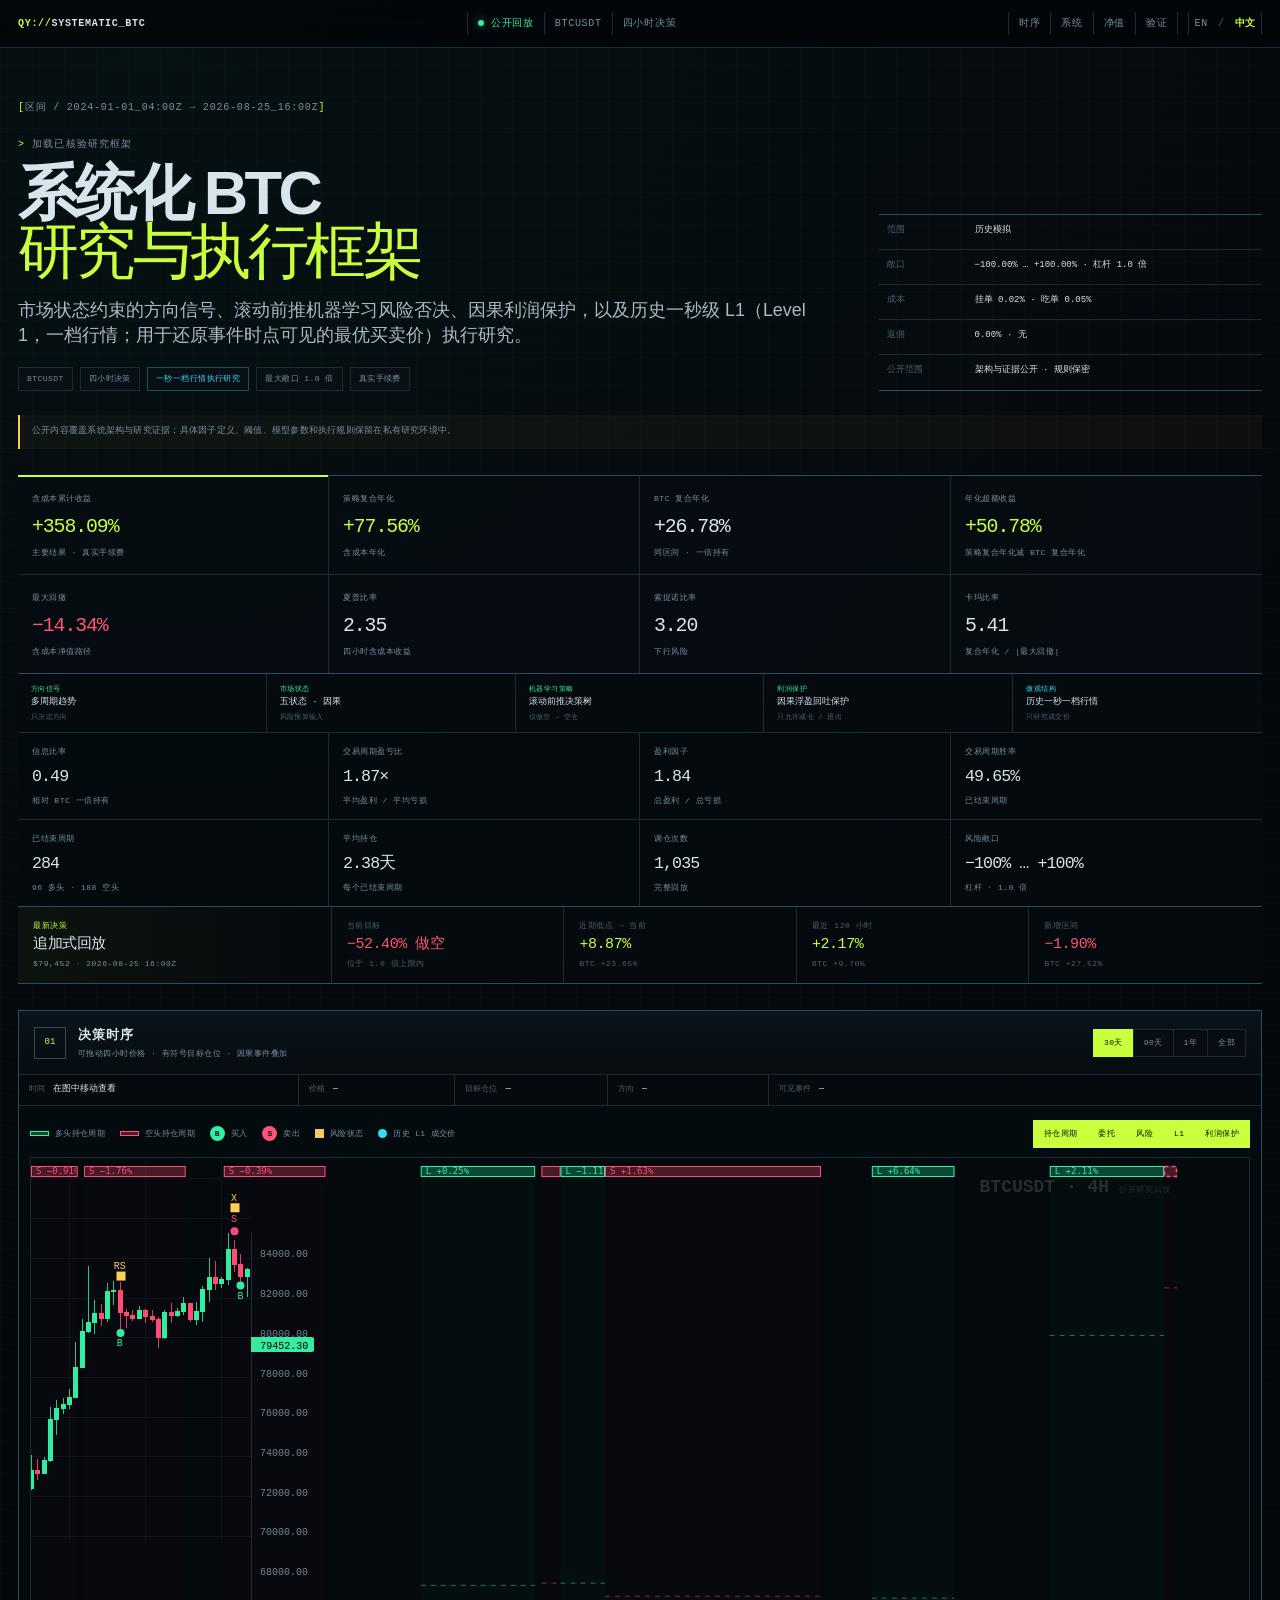
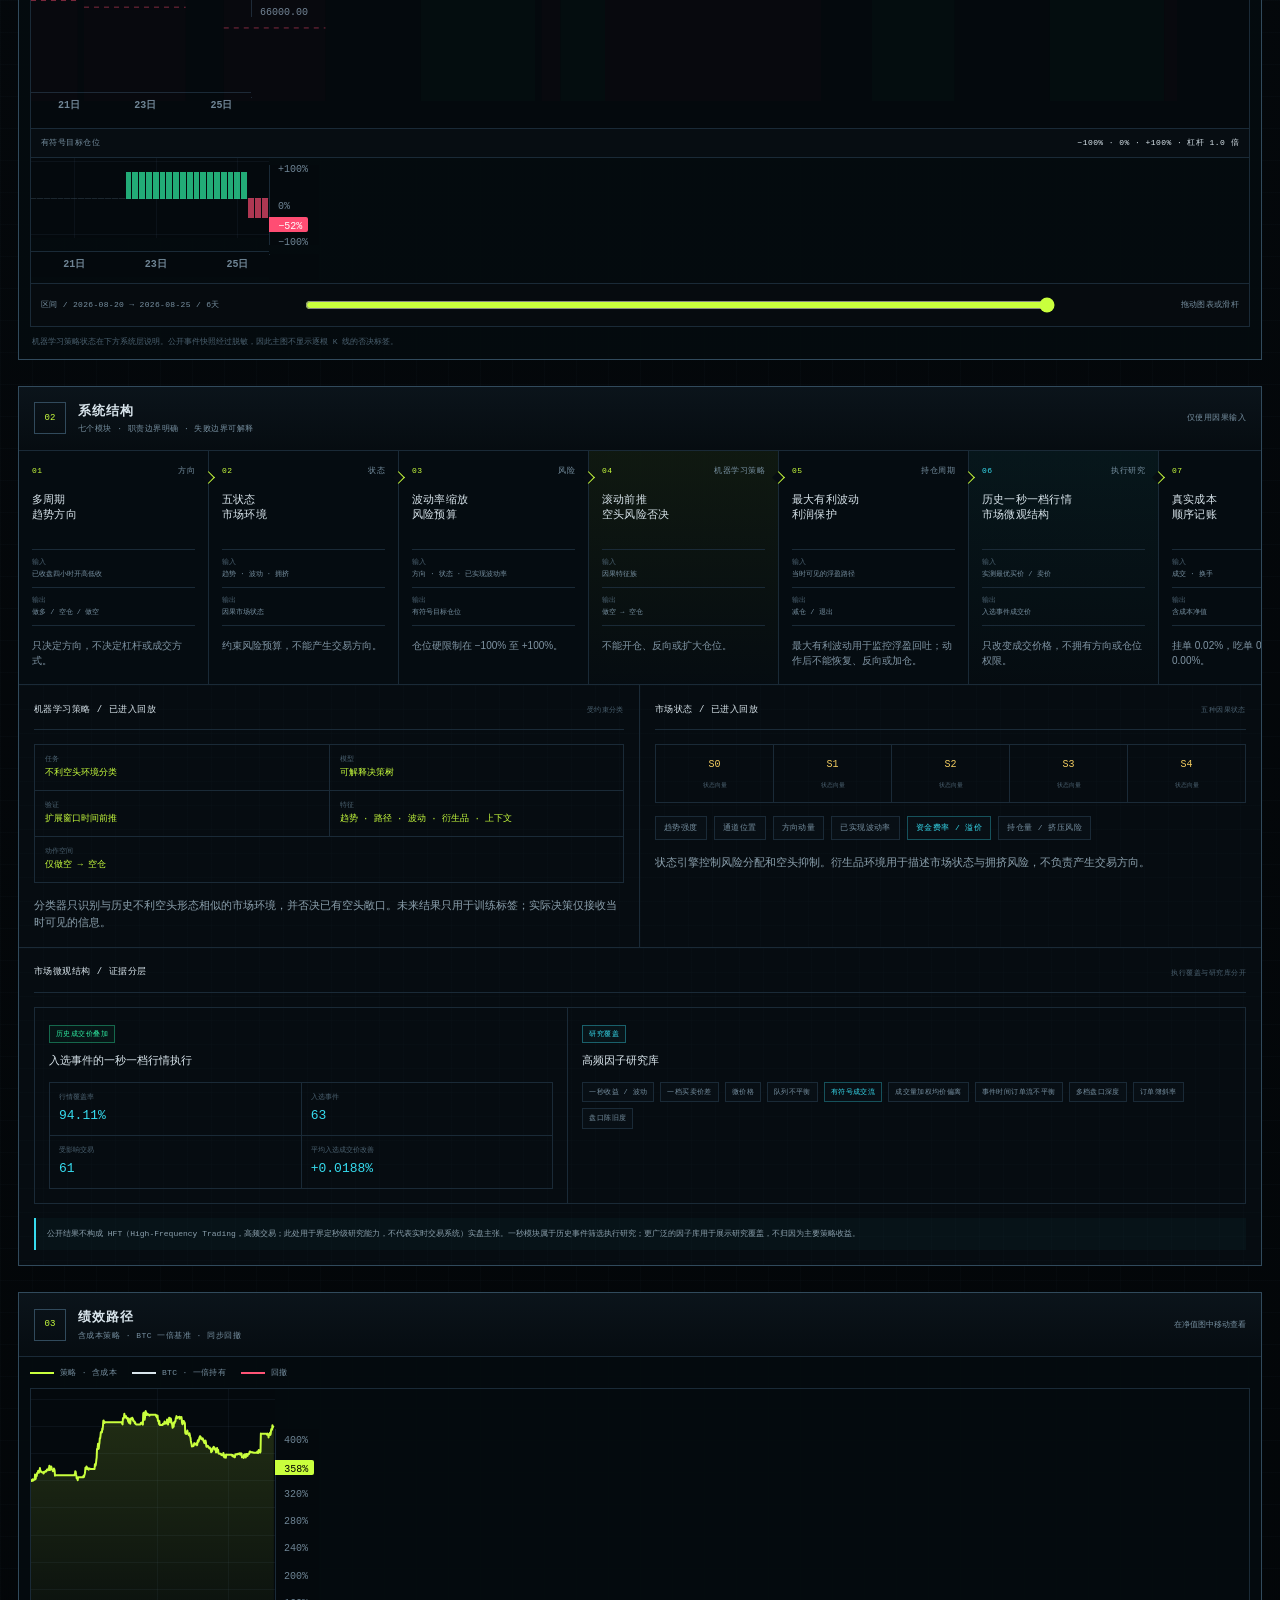
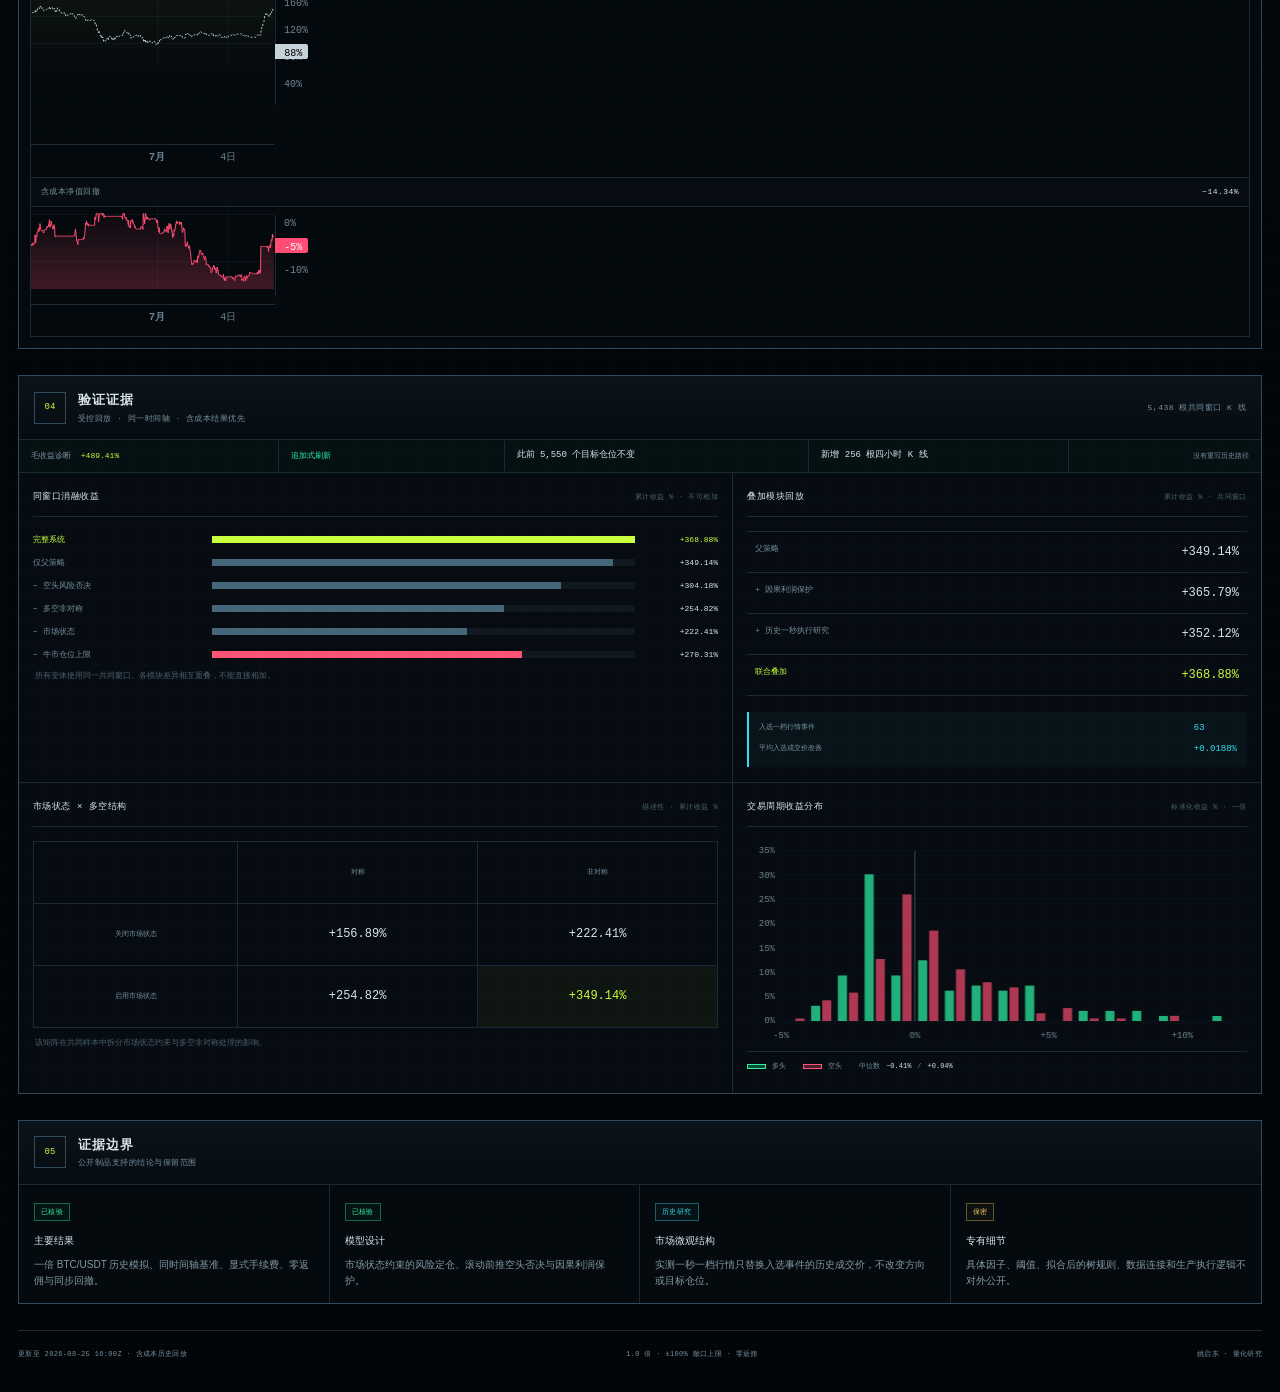
==== index.zh-CN.html @ ed07bc2b "Add bilingual dashboard switch" ====
<!doctype html>
<html lang="zh-CN">
<head>
  <meta charset="utf-8">
  <meta name="viewport" content="width=device-width, initial-scale=1">
  <meta name="description" content="系统化 BTC 研究与执行框架：市场状态约束的方向信号、滚动前推机器学习风险控制、因果利润保护与历史一秒级一档行情执行研究。">
  <meta name="theme-color" content="#05090d">
  <meta property="og:type" content="website">
  <meta property="og:title" content="系统化 BTC 研究与执行框架">
  <meta property="og:description" content="可拖动的一倍 BTC 策略回放，展示风险指标、模型结构、时序决策与受控验证证据。">
  <meta property="og:image" content="https://chandleryao720.github.io/btc-asymmetric-trend-research/assets/preview.png?v=20260826h">
  <meta name="twitter:card" content="summary_large_image">
  <title>系统化 BTC 研究与执行框架</title>
  <link rel="canonical" href="https://chandleryao720.github.io/btc-asymmetric-trend-research/index.zh-CN.html">
  <link rel="alternate" hreflang="x-default" href="https://chandleryao720.github.io/btc-asymmetric-trend-research/">
  <link rel="alternate" hreflang="en" href="https://chandleryao720.github.io/btc-asymmetric-trend-research/">
  <link rel="alternate" hreflang="zh-CN" href="https://chandleryao720.github.io/btc-asymmetric-trend-research/index.zh-CN.html">
  <link rel="stylesheet" href="assets/styles.css?v=20260826h">
</head>
<body>
  <header class="command-bar">
    <a class="command-brand" href="#top" aria-label="返回顶部"><span>QY://</span>SYSTEMATIC_BTC</a>
    <div class="command-state" aria-label="研究回放状态">
      <span class="state-live"><i></i>公开回放</span>
      <span>BTCUSDT</span>
      <span>四小时决策</span>
      <span>一秒执行研究</span>
      <span>1.0倍上限</span>
    </div>
    <div class="command-actions">
      <nav aria-label="页面导航">
        <a href="#tape">时序</a>
        <a href="#system">系统</a>
        <a href="#performance">净值</a>
        <a href="#validation">验证</a>
      </nav>
      <div class="language-switch" aria-label="选择语言">
        <a href="index.html" lang="en" hreflang="en">EN</a><span>/</span><strong aria-current="page">中文</strong>
      </div>
    </div>
  </header>

  <main id="top">
    <section class="masthead shell">
      <div class="masthead-code" data-run-range>区间 / 2024-01-01_04:00Z → 2026-08-25_16:00Z</div>
      <div class="masthead-grid">
        <div class="hero-copy">
          <p class="prompt-line"><span>&gt;</span> 加载已核验研究框架</p>
          <h1>系统化 BTC<br><em>研究与执行框架</em></h1>
          <p class="hero-summary">市场状态约束的方向信号、滚动前推机器学习风险否决、因果利润保护，以及历史一秒级 L1（Level 1，一档行情；用于还原事件时点可见的最优买卖价）执行研究。</p>
          <div class="hero-tags" aria-label="研究范围">
            <span>BTCUSDT</span>
            <span>四小时决策</span>
            <span>一秒一档行情执行研究</span>
            <span>最大敞口 1.0 倍</span>
            <span>真实手续费</span>
          </div>
        </div>
        <aside class="build-note" aria-label="公开回放口径">
          <span>范围</span><strong>历史模拟</strong>
          <span>敞口</span><strong>−100.00% … +100.00% · 杠杆 1.0 倍</strong>
          <span>成本</span><strong>挂单 0.02% · 吃单 0.05%</strong>
          <span>返佣</span><strong>0.00% · 无</strong>
          <span>公开范围</span><strong>架构与证据公开 · 规则保密</strong>
        </aside>
      </div>
      <p class="evidence-boundary">公开内容覆盖系统架构与研究证据；具体因子定义、阈值、模型参数和执行规则保留在私有研究环境中。</p>
    </section>

    <section class="metric-strip metric-strip-primary shell" aria-label="主要绩效概览">
      <article class="metric-primary"><span>含成本累计收益</span><strong class="positive" data-metric="netReturn">+358.09%</strong><small>主要结果 · 真实手续费</small></article>
      <article><span>策略复合年化</span><strong class="positive" data-metric="annualizedReturn">+77.56%</strong><small>含成本年化</small></article>
      <article><span>BTC 复合年化</span><strong data-metric="benchmarkAnnualizedReturn">+26.78%</strong><small>同区间 · 一倍持有</small></article>
      <article><span>年化超额收益</span><strong class="positive" data-metric="annualizedExcessReturn">+50.78%</strong><small>策略复合年化减 BTC 复合年化</small></article>
      <article><span>最大回撤</span><strong class="negative" data-metric="maxDrawdown">−14.34%</strong><small>含成本净值路径</small></article>
      <article><span>夏普比率</span><strong data-metric="sharpe">2.35</strong><small>四小时含成本收益</small></article>
      <article><span>索提诺比率</span><strong data-metric="sortino">3.20</strong><small>下行风险</small></article>
      <article><span>卡玛比率</span><strong data-metric="calmar">5.41</strong><small>复合年化 / |最大回撤|</small></article>
    </section>

    <section class="system-status shell" aria-label="模型层状态">
      <article><span>方向信号</span><strong>多周期趋势</strong><small>只决定方向</small></article>
      <article><span>市场状态</span><strong>五状态 · 因果</strong><small>风险预算输入</small></article>
      <article><span>机器学习策略</span><strong>滚动前推决策树</strong><small>仅做空 → 空仓</small></article>
      <article><span>利润保护</span><strong>因果浮盈回吐保护</strong><small>只允许减仓 / 退出</small></article>
      <article><span>微观结构</span><strong>历史一秒一档行情</strong><small>只研究成交价</small></article>
    </section>

    <section class="metric-strip metric-strip-secondary shell" aria-label="交易统计">
      <article><span>信息比率</span><strong data-metric="informationRatio">0.49</strong><small>相对 BTC 一倍持有</small></article>
      <article><span>交易周期盈亏比</span><strong data-metric="episodePayoff">1.87×</strong><small>平均盈利 / 平均亏损</small></article>
      <article><span>盈利因子</span><strong data-metric="profitFactor">1.84</strong><small>总盈利 / 总亏损</small></article>
      <article><span>交易周期胜率</span><strong data-metric="winRate">49.65%</strong><small>已结束周期</small></article>
      <article><span>已结束周期</span><strong data-metric="episodeCount">284</strong><small>96 多头 · 188 空头</small></article>
      <article><span>平均持仓</span><strong data-metric="avgHolding">2.38天</strong><small>每个已结束周期</small></article>
      <article><span>调仓次数</span><strong data-metric="adjustments">1,035</strong><small>完整回放</small></article>
      <article><span>风险敞口</span><strong>−100% … +100%</strong><small>杠杆 · 1.0 倍</small></article>
    </section>

    <section class="replay-strip shell" aria-label="最新追加式回放">
      <header>
        <span>最新决策</span>
        <strong>追加式回放</strong>
        <small><b data-replay="latestPrice">$79,452</b> · <b data-replay="latestTime">2026-08-25 16:00Z</b></small>
      </header>
      <article><span>当前目标</span><strong class="negative" data-replay="latestTarget">−52.40% 做空</strong><small>位于 1.0 倍上限内</small></article>
      <article><span>近期低点 → 当前</span><strong class="positive" data-replay="troughCapture">+8.87%</strong><small data-replay="troughBenchmark">BTC +23.65%</small></article>
      <article><span>最近 120 小时</span><strong class="positive" data-replay="last120h">+2.17%</strong><small data-replay="last120hBenchmark">BTC +9.70%</small></article>
      <article><span>新增区间</span><strong class="negative" data-replay="postCutoff">−1.90%</strong><small data-replay="postCutoffBenchmark">BTC +27.52%</small></article>
    </section>

    <section class="console shell" id="tape">
      <header class="console-head">
        <div class="console-title">
          <span class="console-index">01</span>
          <div><h2>决策时序</h2><p>可拖动四小时价格 · 有符号目标仓位 · 因果事件叠加</p></div>
        </div>
        <div class="window-controls" role="group" aria-label="可见历史区间">
          <button type="button" data-window="30" class="active" aria-pressed="true">30天</button>
          <button type="button" data-window="90" aria-pressed="false">90天</button>
          <button type="button" data-window="365" aria-pressed="false">1年</button>
          <button type="button" data-window="all" aria-pressed="false">全部</button>
        </div>
      </header>

      <div class="tape-readout" id="decisionReadout" aria-live="polite">
        <span><i>时间</i><b id="readoutTime">在图中移动查看</b></span>
        <span><i>价格</i><b id="readoutClose">—</b></span>
        <span><i>目标仓位</i><b id="readoutPosition">—</b></span>
        <span><i>方向</i><b id="readoutState">—</b></span>
        <span class="event-readout"><i>可见事件</i><b id="readoutEvents">—</b></span>
      </div>

      <div class="chart-console">
        <div class="event-toolbar">
          <div class="event-legend" aria-label="事件图例">
            <span><i class="swatch swatch-long"></i>多头持仓周期</span>
            <span><i class="swatch swatch-short"></i>空头持仓周期</span>
            <span><i class="event-dot trade-buy">B</i>买入</span>
            <span><i class="event-dot trade-sell">S</i>卖出</span>
            <span><i class="event-square"></i>风险状态</span>
            <span><i class="event-cyan"></i>历史 L1 成交价</span>
          </div>
          <div class="event-toggles" role="group" aria-label="可见事件层">
            <button type="button" data-layer="lifecycles" class="active" aria-pressed="true">持仓周期</button>
            <button type="button" data-layer="trades" class="active" aria-pressed="true">委托</button>
            <button type="button" data-layer="state" class="active" aria-pressed="true">风险</button>
            <button type="button" data-layer="hft" class="active" aria-pressed="true">L1</button>
            <button type="button" data-layer="mfe" class="active" aria-pressed="true">利润保护</button>
          </div>
        </div>

        <div class="price-stage">
          <div class="chart-watermark" aria-hidden="true"><span>BTCUSDT · 4H</span><small>公开研究回放</small></div>
          <div id="priceChart" class="price-chart" aria-label="带策略事件的交互式 BTC K 线图"></div>
          <canvas id="lifecycleOverlay" aria-hidden="true"></canvas>
        </div>

        <div class="position-head"><span>有符号目标仓位</span><strong>−100% · 0% · +100% · 杠杆 1.0 倍</strong></div>
        <div id="positionChart" class="position-chart" aria-label="负百分之一百至正百分之一百的目标仓位"></div>

        <div class="pan-control">
          <span id="windowLabel">区间 / 最近 30 天</span>
          <input id="tapePan" type="range" min="0" max="1000" step="1" value="1000" aria-label="沿历史时间轴移动可见窗口">
          <span>拖动图表或滑杆</span>
        </div>
        <p class="chart-footnote">机器学习策略状态在下方系统层说明。公开事件快照经过脱敏，因此主图不显示逐根 K 线的否决标签。</p>
      </div>
    </section>

    <section class="system-shell shell" id="system">
      <header class="section-head">
        <div class="console-title">
          <span class="console-index">02</span>
          <div><h2>系统结构</h2><p>七个模块 · 职责边界明确 · 失败边界可解释</p></div>
        </div>
        <span class="section-status">仅使用因果输入</span>
      </header>

      <div class="architecture-flow" aria-label="系统化研究与执行流程">
        <article>
          <header><i>01</i><span>方向</span></header>
          <h3>多周期<br>趋势方向</h3>
          <dl><div><dt>输入</dt><dd>已收盘四小时开高低收</dd></div><div><dt>输出</dt><dd>做多 / 空仓 / 做空</dd></div></dl>
          <p>只决定方向，不决定杠杆或成交方式。</p>
        </article>
        <article>
          <header><i>02</i><span>状态</span></header>
          <h3>五状态<br>市场环境</h3>
          <dl><div><dt>输入</dt><dd>趋势 · 波动 · 拥挤</dd></div><div><dt>输出</dt><dd>因果市场状态</dd></div></dl>
          <p>约束风险预算，不能产生交易方向。</p>
        </article>
        <article>
          <header><i>03</i><span>风险</span></header>
          <h3>波动率缩放<br>风险预算</h3>
          <dl><div><dt>输入</dt><dd>方向 · 状态 · 已实现波动率</dd></div><div><dt>输出</dt><dd>有符号目标仓位</dd></div></dl>
          <p>仓位硬限制在 −100% 至 +100%。</p>
        </article>
        <article class="architecture-highlight">
          <header><i>04</i><span>机器学习策略</span></header>
          <h3>滚动前推<br>空头风险否决</h3>
          <dl><div><dt>输入</dt><dd>因果特征族</dd></div><div><dt>输出</dt><dd>做空 → 空仓</dd></div></dl>
          <p>不能开仓、反向或扩大仓位。</p>
        </article>
        <article>
          <header><i>05</i><span>持仓周期</span></header>
          <h3>最大有利波动<br>利润保护</h3>
          <dl><div><dt>输入</dt><dd>当时可见的浮盈路径</dd></div><div><dt>输出</dt><dd>减仓 / 退出</dd></div></dl>
          <p>最大有利波动用于监控浮盈回吐；动作后不能恢复、反向或加仓。</p>
        </article>
        <article class="architecture-research">
          <header><i>06</i><span>执行研究</span></header>
          <h3>历史一秒一档行情<br>市场微观结构</h3>
          <dl><div><dt>输入</dt><dd>实测最优买价 / 卖价</dd></div><div><dt>输出</dt><dd>入选事件成交价</dd></div></dl>
          <p>只改变成交价格，不拥有方向或仓位权限。</p>
        </article>
        <article>
          <header><i>07</i><span>账本</span></header>
          <h3>真实成本<br>顺序记账</h3>
          <dl><div><dt>输入</dt><dd>成交 · 换手</dd></div><div><dt>输出</dt><dd>含成本净值</dd></div></dl>
          <p>挂单 0.02%，吃单 0.05%，返佣 0.00%。</p>
        </article>
      </div>

      <div class="research-grid">
        <article class="research-pane ml-pane">
          <header><span>机器学习策略 / 已进入回放</span><small>受约束分类</small></header>
          <div class="policy-terminal">
            <div><i>任务</i><b>不利空头环境分类</b></div>
            <div><i>模型</i><b>可解释决策树</b></div>
            <div><i>验证</i><b>扩展窗口时间前推</b></div>
            <div><i>特征</i><b>趋势 · 路径 · 波动 · 衍生品 · 上下文</b></div>
            <div><i>动作空间</i><b>仅做空 → 空仓</b></div>
          </div>
          <p>分类器只识别与历史不利空头形态相似的市场环境，并否决已有空头敞口。未来结果只用于训练标签；实际决策仅接收当时可见的信息。</p>
        </article>

        <article class="research-pane regime-pane">
          <header><span>市场状态 / 已进入回放</span><small>五种因果状态</small></header>
          <div class="state-array" aria-label="五状态市场环境引擎">
            <span><i>S0</i><b>状态向量</b></span>
            <span><i>S1</i><b>状态向量</b></span>
            <span><i>S2</i><b>状态向量</b></span>
            <span><i>S3</i><b>状态向量</b></span>
            <span><i>S4</i><b>状态向量</b></span>
          </div>
          <div class="feature-chips">
            <span>趋势强度</span><span>通道位置</span><span>方向动量</span><span>已实现波动率</span><span>资金费率 / 溢价</span><span>持仓量 / 挤压风险</span>
          </div>
          <p>状态引擎控制风险分配和空头抑制。衍生品环境用于描述市场状态与拥挤风险，不负责产生交易方向。</p>
        </article>

        <article class="research-pane micro-pane">
          <header><span>市场微观结构 / 证据分层</span><small>执行覆盖与研究库分开</small></header>
          <div class="micro-split">
            <section>
              <span class="status-chip active">历史成交价叠加</span>
              <h3>入选事件的一秒一档行情执行</h3>
              <dl>
                <div><dt>行情覆盖率</dt><dd data-execution="coverage">94.11%</dd></div>
                <div><dt>入选事件</dt><dd data-execution="overrides">63</dd></div>
                <div><dt>受影响交易</dt><dd data-execution="affectedTrades">61</dd></div>
                <div><dt>平均入选成交价改善</dt><dd data-module="hftImprove">+0.0188%</dd></div>
              </dl>
            </section>
            <section>
              <span class="status-chip research">研究覆盖</span>
              <h3>高频因子研究库</h3>
              <div class="feature-chips compact">
                <span>一秒收益 / 波动</span><span>一档买卖价差</span><span>微价格</span><span>队列不平衡</span><span>有符号成交流</span><span>成交量加权均价偏离</span><span>事件时间订单流不平衡</span><span>多档盘口深度</span><span>订单簿斜率</span><span>盘口陈旧度</span>
              </div>
            </section>
          </div>
          <p class="boundary-note">公开结果不构成 HFT（High-Frequency Trading，高频交易；此处用于界定秒级研究能力，不代表实时交易系统）实盘主张。一秒模块属于历史事件筛选执行研究；更广泛的因子库用于展示研究覆盖，不归因为主要策略收益。</p>
        </article>
      </div>
    </section>

    <section class="console shell" id="performance">
      <header class="console-head">
        <div class="console-title">
          <span class="console-index">03</span>
          <div><h2>绩效路径</h2><p>含成本策略 · BTC 一倍基准 · 同步回撤</p></div>
        </div>
        <output id="equityReadout">在净值图中移动查看</output>
      </header>
      <div class="chart-console path-console">
        <div class="path-legend">
          <span><i class="line-key strategy-key"></i>策略 · 含成本</span>
          <span><i class="line-key benchmark-key"></i>BTC · 一倍持有</span>
          <span><i class="line-key drawdown-key"></i>回撤</span>
        </div>
        <div id="equityChart" class="equity-chart" aria-label="策略与 BTC 累计收益对比"></div>
        <div class="position-head"><span>含成本净值回撤</span><strong data-metric="maxDrawdown">−14.34%</strong></div>
        <div id="drawdownChart" class="drawdown-chart" aria-label="策略回撤序列"></div>
      </div>
    </section>

    <section class="diagnostics shell" id="validation">
      <header class="diagnostics-head">
        <div class="console-title">
          <span class="console-index">04</span>
          <div><h2>验证证据</h2><p>受控回放 · 同一时间轴 · 含成本结果优先</p></div>
        </div>
        <span>5,438 根共同窗口 K 线</span>
      </header>

      <div class="validation-banner">
        <span>毛收益诊断 <b data-metric="grossReturn">+489.41%</b></span>
        <span>追加式刷新</span>
        <strong>此前 5,550 个目标仓位不变</strong>
        <strong>新增 256 根四小时 K 线</strong>
        <small>没有重写历史路径</small>
      </div>

      <div class="diagnostic-grid">
        <article class="diagnostic-pane ablation-pane">
          <header><span>同窗口消融收益</span><small>累计收益 % · 不可相加</small></header>
          <div id="ablationChart" class="ablation-chart" aria-label="消融实验累计收益对比"></div>
          <p class="pane-note">所有变体使用同一共同窗口。各模块差异相互重叠，不能直接相加。</p>
        </article>

        <article class="diagnostic-pane replay-pane">
          <header><span>叠加模块回放</span><small>累计收益 % · 共同窗口</small></header>
          <dl>
            <div><dt>父策略</dt><dd data-module="parentReturn">+349.14%</dd></div>
            <div><dt>+ 因果利润保护</dt><dd data-module="mfeOnly">+365.79%</dd></div>
            <div><dt>+ 历史一秒执行研究</dt><dd data-module="hftOnly">+352.12%</dd></div>
            <div class="best"><dt>联合叠加</dt><dd data-module="comboReturn">+368.88%</dd></div>
          </dl>
          <div class="execution-trace">
            <span>入选一档行情事件</span><strong data-execution="overrides">63</strong>
            <span>平均入选成交价改善</span><strong data-module="hftImprove">+0.0188%</strong>
          </div>
        </article>

        <article class="diagnostic-pane matrix-pane">
          <header><span>市场状态 × 多空结构</span><small>描述性 · 累计收益 %</small></header>
          <div class="matrix" aria-label="市场状态与多空非对称对比">
            <span></span><b>对称</b><b>非对称</b>
            <b>关闭市场状态</b><i data-ablation="state0Asym0">+156.90%</i><i data-ablation="state0Asym1">+222.41%</i>
            <b>启用市场状态</b><i data-ablation="state1Asym0">+254.82%</i><i class="matrix-best" data-ablation="state1Asym1">+349.14%</i>
          </div>
          <p class="pane-note">该矩阵在共同样本中拆分市场状态约束与多空非对称处理的影响。</p>
        </article>

        <article class="diagnostic-pane distribution-pane">
          <header><span>交易周期收益分布</span><small>标准化收益 % · 一倍</small></header>
          <canvas id="episodeDistribution" aria-label="标准化多头与空头交易周期收益分布"></canvas>
          <div class="distribution-foot"><span><i class="swatch swatch-long"></i>多头</span><span><i class="swatch swatch-short"></i>空头</span><span>中位数 <b data-metric="longMedian">−0.41%</b> / <b data-metric="shortMedian">+0.04%</b></span></div>
        </article>
      </div>
    </section>

    <section class="evidence-shell shell" id="evidence">
      <header class="section-head">
        <div class="console-title">
          <span class="console-index">05</span>
          <div><h2>证据边界</h2><p>公开制品支持的结论与保留范围</p></div>
        </div>
      </header>
      <div class="evidence-grid">
        <article><span class="status-chip active">已核验</span><h3>主要结果</h3><p>一倍 BTC/USDT 历史模拟、同时间轴基准、显式手续费、零返佣与同步回撤。</p></article>
        <article><span class="status-chip active">已核验</span><h3>模型设计</h3><p>市场状态约束的风险定仓、滚动前推空头否决与因果利润保护。</p></article>
        <article><span class="status-chip research">历史研究</span><h3>市场微观结构</h3><p>实测一秒一档行情只替换入选事件的历史成交价，不改变方向或目标仓位。</p></article>
        <article><span class="status-chip withheld">保密</span><h3>专有细节</h3><p>具体因子、阈值、拟合后的树规则、数据连接和生产执行逻辑不对外公开。</p></article>
      </div>
    </section>
  </main>

  <footer class="footer shell" id="scope">
    <span data-evidence-updated>更新至 2026-08-25 16:00Z · 含成本历史回放</span>
    <span>1.0 倍 · ±100% 敞口上限 · 零返佣</span>
    <span>姚启东 · 量化研究</span>
  </footer>

  <script src="assets/vendor/lightweight-charts.standalone.production.js"></script>
  <script src="data/showcase-data.js?v=20260826h"></script>
  <script src="data/verified-metrics.js?v=20260826h"></script>
  <script src="assets/app.js?v=20260826h"></script>
</body>
</html>
---- assets/styles.css ----
:root {
  color-scheme: dark;
  --bg: #05090d;
  --bg-deep: #020507;
  --surface: #070d12;
  --surface-2: #0a1219;
  --surface-3: #0d1720;
  --line: #1a2a37;
  --line-hot: #314a5c;
  --text: #d9e5ec;
  --muted: #7790a1;
  --dim: #4b6170;
  --acid: #c9ff3d;
  --green: #2ff0a4;
  --red: #ff5476;
  --cyan: #36dcef;
  --amber: #f2cc60;
  --blue: #7b96ff;
  --mono: "SFMono-Regular", "Cascadia Code", "Roboto Mono", Menlo, Monaco, Consolas, monospace;
  --sans: Inter, ui-sans-serif, -apple-system, BlinkMacSystemFont, "Segoe UI", sans-serif;
}

html[lang="zh-CN"] {
  --sans: Inter, "PingFang SC", "Hiragino Sans GB", "Microsoft YaHei", ui-sans-serif, -apple-system, BlinkMacSystemFont, "Segoe UI", sans-serif;
}

* {
  box-sizing: border-box;
}

html {
  scroll-behavior: smooth;
}

body {
  margin: 0;
  min-width: 320px;
  color: var(--text);
  background:
    linear-gradient(rgba(79, 111, 130, 0.032) 1px, transparent 1px),
    linear-gradient(90deg, rgba(79, 111, 130, 0.032) 1px, transparent 1px),
    radial-gradient(circle at 12% 0%, rgba(47, 240, 164, 0.035), transparent 28%),
    linear-gradient(180deg, var(--bg), var(--bg-deep));
  background-size: 32px 32px, 32px 32px, auto, auto;
  font-family: var(--sans);
  font-size: 13px;
  line-height: 1.5;
}

body::after {
  position: fixed;
  inset: 0;
  z-index: 1000;
  pointer-events: none;
  content: "";
  opacity: 0.08;
  background: repeating-linear-gradient(180deg, transparent 0 4px, rgba(0, 0, 0, 0.12) 4px 5px);
}

a {
  color: inherit;
  text-decoration: none;
}

button,
input {
  font: inherit;
}

button:focus-visible,
a:focus-visible,
input:focus-visible {
  outline: 1px solid var(--acid);
  outline-offset: 3px;
}

h1,
h2,
h3,
p {
  margin-top: 0;
}

.shell {
  width: min(1580px, calc(100% - 36px));
  margin-inline: auto;
}

#tape,
#system,
#performance,
#validation,
#evidence {
  scroll-margin-top: 76px;
}

.command-bar {
  position: sticky;
  top: 0;
  z-index: 100;
  display: grid;
  grid-template-columns: auto 1fr auto;
  align-items: center;
  min-height: 48px;
  padding: 0 18px;
  border-bottom: 1px solid var(--line);
  background: rgba(3, 7, 10, 0.94);
  backdrop-filter: blur(14px);
  font-family: var(--mono);
  font-size: 10px;
  letter-spacing: 0.07em;
}

.command-brand {
  color: var(--text);
  font-weight: 700;
}

.command-brand span {
  color: var(--acid);
}

.command-state {
  display: flex;
  justify-content: center;
  color: var(--muted);
}

.command-state span,
.command-bar nav a {
  padding: 4px 10px;
  border-left: 1px solid var(--line);
}

.command-state span:last-child,
.command-bar nav a:last-child {
  border-right: 1px solid var(--line);
}

.command-state .state-live {
  color: var(--green);
}

.state-live i {
  display: inline-block;
  width: 6px;
  height: 6px;
  margin-right: 7px;
  border-radius: 50%;
  background: var(--green);
  box-shadow: 0 0 9px rgba(47, 240, 164, 0.62);
}

.command-bar nav {
  display: flex;
  color: var(--muted);
}

.command-actions {
  display: flex;
  align-items: stretch;
  min-width: 0;
}

.language-switch {
  display: flex;
  align-items: center;
  margin-left: 10px;
  border-right: 1px solid var(--line);
  border-left: 1px solid var(--line);
  color: var(--dim);
  white-space: nowrap;
}

.language-switch a,
.language-switch strong,
.language-switch span {
  padding: 4px 5px;
}

.language-switch strong {
  color: var(--acid);
  font-weight: 700;
}

.language-switch a {
  color: var(--muted);
}

.language-switch a:hover {
  color: var(--acid);
  background: rgba(201, 255, 61, 0.035);
}

.command-bar nav a:hover {
  color: var(--acid);
  background: rgba(201, 255, 61, 0.035);
}

.masthead {
  padding: 52px 0 26px;
}

.masthead-code {
  margin-bottom: 22px;
  color: var(--muted);
  font-family: var(--mono);
  font-size: 10px;
  letter-spacing: 0.08em;
}

.masthead-code::before,
.masthead-code::after {
  color: var(--acid);
}

.masthead-code::before {
  content: "[";
}

.masthead-code::after {
  content: "]";
}

.masthead-grid {
  display: grid;
  grid-template-columns: minmax(0, 1.35fr) minmax(360px, 0.65fr);
  gap: 64px;
  align-items: end;
}

.prompt-line {
  margin: 0 0 12px;
  color: var(--muted);
  font-family: var(--mono);
  font-size: 10px;
  letter-spacing: 0.11em;
}

.prompt-line span {
  color: var(--acid);
}

h1 {
  max-width: 1080px;
  margin-bottom: 18px;
  font-size: clamp(35px, 4.8vw, 70px);
  font-weight: 640;
  letter-spacing: -0.058em;
  line-height: 0.94;
}

h1 em {
  color: var(--acid);
  font-style: normal;
  font-weight: 520;
}

.hero-summary {
  max-width: 940px;
  margin-bottom: 18px;
  color: #a9bbc7;
  font-size: clamp(14px, 1.4vw, 19px);
  line-height: 1.45;
}

.hero-tags,
.feature-chips {
  display: flex;
  flex-wrap: wrap;
  gap: 7px;
}

.hero-tags span,
.feature-chips span {
  padding: 5px 8px;
  border: 1px solid var(--line);
  color: var(--muted);
  background: rgba(9, 17, 23, 0.72);
  font-family: var(--mono);
  font-size: 8px;
  letter-spacing: 0.055em;
}

.hero-tags span:nth-child(3),
.feature-chips span:nth-child(5) {
  border-color: rgba(54, 220, 239, 0.32);
  color: var(--cyan);
}

.build-note {
  display: grid;
  grid-template-columns: 88px 1fr;
  align-items: center;
  border-top: 1px solid var(--line-hot);
  border-bottom: 1px solid var(--line-hot);
  font-family: var(--mono);
}

.build-note span,
.build-note strong {
  min-height: 35px;
  padding: 9px 8px;
  border-bottom: 1px solid var(--line);
  font-size: 9px;
}

.build-note span:nth-last-child(-n + 2),
.build-note strong:nth-last-child(-n + 2) {
  border-bottom: 0;
}

.build-note span {
  color: var(--dim);
}

.build-note strong {
  overflow: hidden;
  color: var(--text);
  font-weight: 500;
  text-overflow: ellipsis;
  white-space: nowrap;
}

.evidence-boundary {
  margin: 24px 0 0;
  padding: 10px 12px;
  border-left: 2px solid var(--amber);
  color: var(--muted);
  background: rgba(242, 204, 96, 0.035);
  font-family: var(--mono);
  font-size: 9px;
  letter-spacing: 0.025em;
}

.metric-strip {
  display: grid;
  grid-template-columns: repeat(8, minmax(0, 1fr));
  border-top: 1px solid var(--line-hot);
  border-bottom: 1px solid var(--line-hot);
  background: rgba(6, 13, 18, 0.75);
}

.metric-strip article {
  position: relative;
  min-width: 0;
  padding: 17px 14px 15px;
  border-right: 1px solid var(--line);
}

.metric-strip article:last-child {
  border-right: 0;
}

.metric-strip article.metric-primary::before {
  position: absolute;
  top: -1px;
  left: 0;
  width: 100%;
  height: 2px;
  content: "";
  background: var(--acid);
}

.metric-strip span,
.metric-strip small {
  display: block;
  overflow: hidden;
  color: var(--muted);
  font-family: var(--mono);
  font-size: 8px;
  letter-spacing: 0.065em;
  text-overflow: ellipsis;
  white-space: nowrap;
}

.metric-strip strong {
  display: block;
  margin: 7px 0 5px;
  overflow: hidden;
  color: var(--text);
  font-family: var(--mono);
  font-size: clamp(17px, 1.55vw, 25px);
  font-weight: 520;
  letter-spacing: -0.055em;
  text-overflow: ellipsis;
  white-space: nowrap;
}

.metric-strip-secondary {
  border-top: 0;
  background: rgba(4, 10, 14, 0.72);
}

.metric-strip-secondary article {
  padding-block: 13px 12px;
}

.metric-strip-secondary strong {
  font-size: clamp(15px, 1.3vw, 20px);
}

.positive {
  color: var(--acid) !important;
}

.negative {
  color: var(--red) !important;
}

.system-status {
  display: grid;
  grid-template-columns: repeat(5, minmax(0, 1fr));
  border-bottom: 1px solid var(--line);
  background: rgba(5, 11, 15, 0.88);
}

.system-status article {
  min-width: 0;
  padding: 10px 13px;
  border-right: 1px solid var(--line);
  font-family: var(--mono);
}

.system-status article:last-child {
  border-right: 0;
}

.system-status span,
.system-status small,
.system-status strong {
  display: block;
  overflow: hidden;
  text-overflow: ellipsis;
  white-space: nowrap;
}

.system-status span {
  color: var(--green);
  font-size: 7px;
  letter-spacing: 0.07em;
}

.system-status article:last-child span {
  color: var(--cyan);
}

.system-status strong {
  margin: 2px 0;
  color: var(--text);
  font-size: 9px;
  font-weight: 520;
}

.system-status small {
  color: var(--dim);
  font-size: 7px;
  letter-spacing: 0.04em;
}

.replay-strip {
  display: grid;
  grid-template-columns: minmax(250px, 1.35fr) repeat(4, minmax(0, 1fr));
  border-bottom: 1px solid var(--line-hot);
  background: rgba(4, 10, 14, 0.84);
}

.replay-strip > * {
  min-width: 0;
  padding: 13px 15px;
  border-right: 1px solid var(--line);
}

.replay-strip > *:last-child {
  border-right: 0;
}

.replay-strip header,
.replay-strip article {
  display: flex;
  flex-direction: column;
  justify-content: center;
}

.replay-strip header {
  background: linear-gradient(90deg, rgba(201, 255, 61, 0.04), transparent);
}

.replay-strip span,
.replay-strip small {
  overflow: hidden;
  color: var(--dim);
  font-family: var(--mono);
  font-size: 8px;
  letter-spacing: 0.065em;
  text-overflow: ellipsis;
  white-space: nowrap;
}

.replay-strip header > span {
  color: var(--acid);
}

.replay-strip strong {
  margin: 2px 0;
  overflow: hidden;
  color: var(--text);
  font-family: var(--mono);
  font-size: 15px;
  font-weight: 520;
  letter-spacing: -0.03em;
  text-overflow: ellipsis;
  white-space: nowrap;
}

.replay-strip small b {
  color: var(--muted);
  font-weight: 500;
}

.console,
.system-shell,
.diagnostics,
.evidence-shell {
  margin-top: 26px;
  border: 1px solid var(--line-hot);
  background: rgba(5, 11, 15, 0.93);
}

.console-head,
.diagnostics-head,
.section-head {
  display: flex;
  align-items: center;
  justify-content: space-between;
  min-height: 64px;
  padding: 11px 15px;
  border-bottom: 1px solid var(--line);
  background: linear-gradient(180deg, rgba(14, 24, 32, 0.7), rgba(7, 13, 18, 0.7));
}

.console-title {
  display: flex;
  align-items: center;
  gap: 12px;
}

.console-index {
  display: grid;
  width: 32px;
  height: 32px;
  flex: 0 0 32px;
  place-items: center;
  border: 1px solid var(--line-hot);
  color: var(--acid);
  font-family: var(--mono);
  font-size: 9px;
}

.console-title h2 {
  margin: 0;
  font-family: var(--mono);
  font-size: 13px;
  font-weight: 620;
  letter-spacing: 0.07em;
}

.console-title p {
  margin: 2px 0 0;
  color: var(--muted);
  font-family: var(--mono);
  font-size: 8px;
  letter-spacing: 0.06em;
}

.section-status,
.diagnostics-head > span {
  color: var(--muted);
  font-family: var(--mono);
  font-size: 8px;
  letter-spacing: 0.06em;
}

.window-controls,
.event-toggles {
  display: flex;
  align-items: center;
}

.window-controls button,
.event-toggles button {
  min-height: 28px;
  padding: 5px 10px;
  border: 1px solid var(--line);
  border-right: 0;
  color: var(--muted);
  background: #070d12;
  cursor: pointer;
  font-family: var(--mono);
  font-size: 8px;
  letter-spacing: 0.05em;
}

.window-controls button:last-child,
.event-toggles button:last-child {
  border-right: 1px solid var(--line);
}

.window-controls button:hover,
.event-toggles button:hover {
  color: var(--text);
}

.window-controls button.active,
.event-toggles button.active {
  color: #081006;
  border-color: var(--acid);
  background: var(--acid);
}

.tape-readout {
  display: grid;
  grid-template-columns: 1.25fr 0.7fr 0.68fr 0.72fr 2.2fr;
  border-bottom: 1px solid var(--line);
  background: #050a0e;
  font-family: var(--mono);
}

.tape-readout span {
  display: flex;
  min-width: 0;
  padding: 8px 10px;
  border-right: 1px solid var(--line);
}

.tape-readout span:last-child {
  border-right: 0;
}

.tape-readout i {
  margin-right: 8px;
  color: var(--dim);
  font-size: 8px;
  font-style: normal;
}

.tape-readout b {
  overflow: hidden;
  color: var(--text);
  font-size: 9px;
  font-weight: 500;
  text-overflow: ellipsis;
  white-space: nowrap;
}

.chart-console {
  padding: 11px;
}

.event-toolbar {
  display: flex;
  align-items: center;
  justify-content: space-between;
  gap: 16px;
  min-height: 38px;
  padding: 3px 0 9px;
}

.event-legend,
.path-legend {
  display: flex;
  flex-wrap: wrap;
  gap: 9px 15px;
  color: var(--muted);
  font-family: var(--mono);
  font-size: 8px;
  letter-spacing: 0.04em;
}

.event-legend span,
.path-legend span,
.distribution-foot span {
  display: inline-flex;
  align-items: center;
  gap: 6px;
}

.swatch {
  display: inline-block;
  width: 19px;
  height: 5px;
}

.swatch-long {
  border: 1px solid var(--green);
  background: rgba(47, 240, 164, 0.27);
}

.swatch-short {
  border: 1px solid var(--red);
  background: rgba(255, 84, 118, 0.27);
}

.event-dot {
  display: inline-grid;
  width: 15px;
  height: 15px;
  place-items: center;
  border-radius: 50%;
  color: #04100b;
  font-size: 8px;
  font-style: normal;
  font-weight: 700;
}

.trade-buy {
  background: var(--green);
}

.trade-sell {
  color: #140409;
  background: var(--red);
}

.event-square,
.event-cyan {
  display: inline-block;
  width: 9px;
  height: 9px;
}

.event-square {
  background: var(--amber);
}

.event-cyan {
  border-radius: 50%;
  background: var(--cyan);
}

.price-stage {
  position: relative;
  overflow: hidden;
  border: 1px solid var(--line);
  background: #04090d;
}

.chart-watermark {
  position: absolute;
  top: 16px;
  right: 78px;
  z-index: 3;
  display: flex;
  align-items: baseline;
  gap: 10px;
  color: rgba(217, 229, 236, 0.16);
  font-family: var(--mono);
  pointer-events: none;
}

.chart-watermark span {
  font-size: 18px;
  font-weight: 620;
}

.chart-watermark small {
  font-size: 8px;
  letter-spacing: 0.08em;
}

.price-chart {
  height: 570px;
}

#lifecycleOverlay {
  position: absolute;
  inset: 0;
  z-index: 4;
  width: 100%;
  height: 100%;
  pointer-events: none;
}

#priceChart a[href*="tradingview"],
#positionChart a[href*="tradingview"],
#equityChart a[href*="tradingview"],
#drawdownChart a[href*="tradingview"] {
  display: none !important;
}

.position-head {
  display: flex;
  align-items: center;
  justify-content: space-between;
  min-height: 29px;
  padding: 0 10px;
  border: 1px solid var(--line);
  border-top: 0;
  color: var(--muted);
  background: #070d12;
  font-family: var(--mono);
  font-size: 8px;
  letter-spacing: 0.055em;
}

.position-head strong {
  color: var(--text);
  font-weight: 500;
}

.position-chart {
  height: 126px;
  border: 1px solid var(--line);
  border-top: 0;
}

.pan-control {
  display: grid;
  grid-template-columns: 250px 1fr 170px;
  gap: 14px;
  align-items: center;
  min-height: 43px;
  padding: 8px 10px;
  border: 1px solid var(--line);
  border-top: 0;
  color: var(--muted);
  background: #060b0f;
  font-family: var(--mono);
  font-size: 8px;
  letter-spacing: 0.04em;
}

.pan-control span:last-child {
  text-align: right;
}

.pan-control input[type="range"] {
  width: 100%;
  height: 18px;
  margin: 0;
  accent-color: var(--acid);
  cursor: ew-resize;
}

.pan-control input[type="range"]:disabled {
  cursor: default;
  opacity: 0.28;
}

.chart-footnote,
.pane-note {
  margin: 9px 2px 0;
  color: var(--dim);
  font-family: var(--mono);
  font-size: 8px;
  line-height: 1.5;
}

.architecture-flow {
  display: grid;
  grid-template-columns: repeat(7, minmax(0, 1fr));
  overflow-x: auto;
  border-bottom: 1px solid var(--line);
}

.architecture-flow article {
  position: relative;
  min-width: 180px;
  padding: 14px 13px 16px;
  border-right: 1px solid var(--line);
  background: rgba(6, 13, 18, 0.72);
}

.architecture-flow article:last-child {
  border-right: 0;
}

.architecture-flow article::after {
  position: absolute;
  top: 22px;
  right: -5px;
  z-index: 2;
  width: 8px;
  height: 8px;
  border-top: 1px solid var(--acid);
  border-right: 1px solid var(--acid);
  background: var(--surface);
  content: "";
  transform: rotate(45deg);
}

.architecture-flow article:last-child::after {
  display: none;
}

.architecture-flow article.architecture-highlight {
  background: linear-gradient(180deg, rgba(201, 255, 61, 0.06), rgba(6, 13, 18, 0.72));
}

.architecture-flow article.architecture-research {
  background: linear-gradient(180deg, rgba(54, 220, 239, 0.06), rgba(6, 13, 18, 0.72));
}

.architecture-flow header {
  display: flex;
  align-items: center;
  justify-content: space-between;
  margin-bottom: 16px;
  color: var(--muted);
  font-family: var(--mono);
  font-size: 8px;
  letter-spacing: 0.06em;
}

.architecture-flow header i {
  color: var(--acid);
  font-style: normal;
}

.architecture-research header i {
  color: var(--cyan);
}

.architecture-flow h3 {
  min-height: 40px;
  margin-bottom: 16px;
  font-family: var(--mono);
  font-size: 11px;
  font-weight: 580;
  letter-spacing: 0.02em;
  line-height: 1.35;
}

.architecture-flow dl {
  margin: 0;
  border-top: 1px solid var(--line);
}

.architecture-flow dl div {
  padding: 7px 0;
  border-bottom: 1px solid var(--line);
}

.architecture-flow dt,
.architecture-flow dd {
  font-family: var(--mono);
  font-size: 7px;
}

.architecture-flow dt {
  color: var(--dim);
}

.architecture-flow dd {
  margin: 2px 0 0;
  color: var(--muted);
}

.architecture-flow article > p {
  margin: 12px 0 0;
  color: #8095a4;
  font-size: 10px;
  line-height: 1.5;
}

.research-grid {
  display: grid;
  grid-template-columns: repeat(2, minmax(0, 1fr));
}

.research-pane {
  min-width: 0;
  padding: 15px;
  border-right: 1px solid var(--line);
  border-bottom: 1px solid var(--line);
  background:
    linear-gradient(rgba(70, 103, 124, 0.024) 1px, transparent 1px),
    linear-gradient(90deg, rgba(70, 103, 124, 0.024) 1px, transparent 1px),
    #060c11;
  background-size: 24px 24px, 24px 24px, auto;
}

.research-pane:nth-child(2) {
  border-right: 0;
}

.research-pane.micro-pane {
  grid-column: 1 / -1;
  border-right: 0;
  border-bottom: 0;
}

.research-pane > header,
.diagnostic-pane > header {
  display: flex;
  align-items: center;
  justify-content: space-between;
  min-height: 30px;
  margin-bottom: 14px;
  padding-bottom: 8px;
  border-bottom: 1px solid var(--line);
  color: var(--text);
  font-family: var(--mono);
  font-size: 9px;
  letter-spacing: 0.055em;
}

.research-pane > header small,
.diagnostic-pane > header small {
  color: var(--dim);
  font-size: 7px;
}

.research-pane > p {
  margin: 14px 0 0;
  color: #8ba0ad;
  font-size: 11px;
  line-height: 1.58;
}

.policy-terminal {
  display: grid;
  grid-template-columns: repeat(2, minmax(0, 1fr));
  border-top: 1px solid var(--line);
  border-left: 1px solid var(--line);
}

.policy-terminal div {
  min-width: 0;
  padding: 9px 10px;
  border-right: 1px solid var(--line);
  border-bottom: 1px solid var(--line);
  font-family: var(--mono);
}

.policy-terminal div:last-child {
  grid-column: 1 / -1;
}

.policy-terminal i,
.policy-terminal b {
  display: block;
  overflow: hidden;
  text-overflow: ellipsis;
  white-space: nowrap;
}

.policy-terminal i {
  color: var(--dim);
  font-size: 7px;
  font-style: normal;
}

.policy-terminal b {
  margin-top: 3px;
  color: var(--acid);
  font-size: 9px;
  font-weight: 500;
}

.state-array {
  display: grid;
  grid-template-columns: repeat(5, minmax(0, 1fr));
  margin-bottom: 13px;
  border-top: 1px solid var(--line);
  border-left: 1px solid var(--line);
}

.state-array span {
  display: grid;
  min-height: 58px;
  place-items: center;
  padding: 7px;
  border-right: 1px solid var(--line);
  border-bottom: 1px solid var(--line);
  font-family: var(--mono);
  text-align: center;
}

.state-array i {
  color: var(--amber);
  font-size: 10px;
  font-style: normal;
}

.state-array b {
  color: var(--dim);
  font-size: 6px;
  font-weight: 500;
}

.feature-chips.compact {
  gap: 6px;
}

.feature-chips.compact span {
  padding: 4px 6px;
  font-size: 7px;
}

.micro-split {
  display: grid;
  grid-template-columns: minmax(0, 0.88fr) minmax(0, 1.12fr);
  border: 1px solid var(--line);
}

.micro-split section {
  min-width: 0;
  padding: 14px;
}

.micro-split section + section {
  border-left: 1px solid var(--line);
}

.status-chip {
  display: inline-flex;
  padding: 3px 6px;
  border: 1px solid var(--line-hot);
  color: var(--muted);
  font-family: var(--mono);
  font-size: 7px;
  letter-spacing: 0.06em;
}

.status-chip.active {
  border-color: rgba(47, 240, 164, 0.38);
  color: var(--green);
  background: rgba(47, 240, 164, 0.035);
}

.status-chip.research {
  border-color: rgba(54, 220, 239, 0.38);
  color: var(--cyan);
  background: rgba(54, 220, 239, 0.035);
}

.status-chip.withheld {
  border-color: rgba(242, 204, 96, 0.38);
  color: var(--amber);
  background: rgba(242, 204, 96, 0.035);
}

.micro-split h3 {
  margin: 10px 0 12px;
  font-family: var(--mono);
  font-size: 11px;
  font-weight: 560;
}

.micro-split dl {
  display: grid;
  grid-template-columns: repeat(2, minmax(0, 1fr));
  margin: 0;
  border-top: 1px solid var(--line);
  border-left: 1px solid var(--line);
}

.micro-split dl div {
  padding: 9px;
  border-right: 1px solid var(--line);
  border-bottom: 1px solid var(--line);
  font-family: var(--mono);
}

.micro-split dt {
  color: var(--dim);
  font-size: 7px;
}

.micro-split dd {
  margin: 4px 0 0;
  color: var(--cyan);
  font-size: 13px;
}

.boundary-note {
  padding: 10px 11px;
  border-left: 2px solid var(--cyan);
  background: rgba(54, 220, 239, 0.03);
  font-family: var(--mono);
  font-size: 8px !important;
}

.console-head output {
  max-width: 620px;
  overflow: hidden;
  color: var(--muted);
  font-family: var(--mono);
  font-size: 8px;
  text-overflow: ellipsis;
  white-space: nowrap;
}

.path-console {
  padding-top: 10px;
}

.path-legend {
  padding: 0 0 9px;
}

.line-key {
  display: inline-block;
  width: 24px;
  height: 2px;
}

.strategy-key {
  background: var(--acid);
}

.benchmark-key {
  background: var(--text);
}

.drawdown-key {
  background: var(--red);
}

.equity-chart {
  height: 390px;
  border: 1px solid var(--line);
}

.drawdown-chart {
  height: 130px;
  border: 1px solid var(--line);
  border-top: 0;
}

.validation-banner {
  display: grid;
  grid-template-columns: 1.15fr 1fr 1.35fr 1.15fr 0.85fr;
  align-items: center;
  border-bottom: 1px solid var(--line);
  background: rgba(47, 240, 164, 0.025);
  font-family: var(--mono);
}

.validation-banner > * {
  min-width: 0;
  padding: 9px 12px;
  border-right: 1px solid var(--line);
  overflow: hidden;
  text-overflow: ellipsis;
  white-space: nowrap;
}

.validation-banner > *:last-child {
  border-right: 0;
}

.validation-banner span {
  color: var(--green);
  font-size: 8px;
}

.validation-banner span:first-child {
  color: var(--muted);
}

.validation-banner span b {
  margin-left: 5px;
  color: var(--acid);
  font-weight: 500;
}

.validation-banner strong {
  color: var(--text);
  font-size: 9px;
  font-weight: 500;
}

.validation-banner small {
  color: var(--muted);
  font-size: 7px;
  text-align: right;
}

.diagnostic-grid {
  display: grid;
  grid-template-columns: 1.15fr 0.85fr;
}

.diagnostic-pane {
  min-width: 0;
  min-height: 310px;
  padding: 14px;
  border-right: 1px solid var(--line);
  border-bottom: 1px solid var(--line);
  background:
    linear-gradient(rgba(70, 103, 124, 0.024) 1px, transparent 1px),
    linear-gradient(90deg, rgba(70, 103, 124, 0.024) 1px, transparent 1px),
    #060c11;
  background-size: 24px 24px, 24px 24px, auto;
}

.diagnostic-pane:nth-child(2n) {
  border-right: 0;
}

.diagnostic-pane:nth-last-child(-n + 2) {
  border-bottom: 0;
}

.ablation-chart {
  display: grid;
  gap: 11px;
  padding-top: 3px;
}

.ablation-row {
  display: grid;
  grid-template-columns: 168px minmax(80px, 1fr) 72px;
  gap: 11px;
  align-items: center;
  font-family: var(--mono);
}

.ablation-label,
.ablation-value {
  font-size: 8px;
}

.ablation-label {
  overflow: hidden;
  color: var(--muted);
  text-overflow: ellipsis;
  white-space: nowrap;
}

.ablation-value {
  color: var(--text);
  font-weight: 500;
  text-align: right;
}

.ablation-track {
  position: relative;
  display: block;
  height: 7px;
  background: rgba(91, 116, 133, 0.12);
}

.ablation-track i {
  display: block;
  height: 100%;
  background: #466779;
}

.ablation-row.best .ablation-track i {
  background: var(--acid);
}

.ablation-row.best .ablation-label,
.ablation-row.best .ablation-value {
  color: var(--acid);
}

.ablation-row.unstable .ablation-track i {
  background: var(--red);
}

.replay-pane dl {
  margin: 0;
  border-top: 1px solid var(--line);
  font-family: var(--mono);
}

.replay-pane dl div {
  display: flex;
  justify-content: space-between;
  padding: 11px 8px;
  border-bottom: 1px solid var(--line);
}

.replay-pane dt {
  color: var(--muted);
  font-size: 8px;
}

.replay-pane dd {
  margin: 0;
  font-size: 12px;
}

.replay-pane .best dt,
.replay-pane .best dd {
  color: var(--acid);
}

.execution-trace {
  display: grid;
  grid-template-columns: 1fr auto;
  gap: 8px 14px;
  margin-top: 16px;
  padding: 10px;
  border-left: 2px solid var(--cyan);
  background: rgba(54, 220, 239, 0.035);
  font-family: var(--mono);
}

.execution-trace span {
  color: var(--muted);
  font-size: 7px;
}

.execution-trace strong {
  color: var(--cyan);
  font-size: 9px;
  font-weight: 500;
}

.matrix {
  display: grid;
  grid-template-columns: 0.85fr 1fr 1fr;
  border-top: 1px solid var(--line);
  border-left: 1px solid var(--line);
  font-family: var(--mono);
}

.matrix > * {
  display: grid;
  min-height: 62px;
  place-items: center;
  margin: 0;
  padding: 8px;
  border-right: 1px solid var(--line);
  border-bottom: 1px solid var(--line);
  font-style: normal;
}

.matrix b {
  color: var(--muted);
  font-size: 7px;
  font-weight: 500;
}

.matrix i {
  color: var(--text);
  font-size: 12px;
}

.matrix .matrix-best {
  color: var(--acid);
  background: rgba(201, 255, 61, 0.045);
}

.distribution-pane canvas {
  display: block;
  width: 100%;
  height: 210px;
}

.distribution-foot {
  display: flex;
  flex-wrap: wrap;
  gap: 10px 17px;
  padding-top: 9px;
  border-top: 1px solid var(--line);
  color: var(--muted);
  font-family: var(--mono);
  font-size: 7px;
}

.distribution-foot b {
  color: var(--text);
  font-weight: 500;
}

.evidence-grid {
  display: grid;
  grid-template-columns: repeat(4, minmax(0, 1fr));
}

.evidence-grid article {
  min-width: 0;
  padding: 15px;
  border-right: 1px solid var(--line);
}

.evidence-grid article:last-child {
  border-right: 0;
}

.evidence-grid h3 {
  margin: 13px 0 8px;
  font-family: var(--mono);
  font-size: 10px;
  font-weight: 560;
}

.evidence-grid p {
  margin: 0;
  color: #8499a7;
  font-size: 10px;
  line-height: 1.55;
}

.footer {
  display: flex;
  justify-content: space-between;
  gap: 20px;
  margin-top: 26px;
  padding: 18px 0 32px;
  border-top: 1px solid var(--line);
  color: var(--muted);
  font-family: var(--mono);
  font-size: 7px;
  letter-spacing: 0.05em;
}

.load-error {
  margin: 0;
  padding: 12px;
  color: var(--red);
  background: #16060a;
  font-family: var(--mono);
}

@media (max-width: 1280px) {
  .command-state span:nth-child(4),
  .command-state span:nth-child(5) {
    display: none;
  }

  .metric-strip {
    grid-template-columns: repeat(4, minmax(0, 1fr));
  }

  .metric-strip article:nth-child(4n) {
    border-right: 0;
  }

  .metric-strip article:nth-child(-n + 4) {
    border-bottom: 1px solid var(--line);
  }

  .architecture-flow {
    grid-template-columns: repeat(7, minmax(190px, 1fr));
  }
}

@media (max-width: 1080px) {
  .masthead-grid {
    grid-template-columns: minmax(0, 1fr) minmax(310px, 0.62fr);
    gap: 34px;
  }

  .system-status {
    grid-template-columns: repeat(3, minmax(0, 1fr));
  }

  .system-status article:nth-child(3n) {
    border-right: 0;
  }

  .system-status article:nth-child(-n + 3) {
    border-bottom: 1px solid var(--line);
  }

  .replay-strip {
    grid-template-columns: repeat(2, minmax(0, 1fr));
  }

  .replay-strip header {
    grid-column: 1 / -1;
    border-right: 0;
    border-bottom: 1px solid var(--line);
  }

  .replay-strip article:nth-of-type(2n) {
    border-right: 0;
  }

  .replay-strip article:nth-of-type(-n + 2) {
    border-bottom: 1px solid var(--line);
  }

  .tape-readout {
    grid-template-columns: 1.2fr 0.8fr 0.8fr 0.8fr;
  }

  .tape-readout .event-readout {
    grid-column: 1 / -1;
    border-top: 1px solid var(--line);
  }

  .event-toolbar {
    align-items: flex-start;
    flex-direction: column;
  }

  .diagnostic-grid {
    grid-template-columns: 1fr;
  }

  .diagnostic-pane,
  .diagnostic-pane:nth-child(2n) {
    border-right: 0;
    border-bottom: 1px solid var(--line);
  }

  .diagnostic-pane:last-child {
    border-bottom: 0;
  }

  .evidence-grid {
    grid-template-columns: repeat(2, minmax(0, 1fr));
  }

  .evidence-grid article:nth-child(2n) {
    border-right: 0;
  }

  .evidence-grid article:nth-child(-n + 2) {
    border-bottom: 1px solid var(--line);
  }
}

@media (max-width: 760px) {
  .shell {
    width: min(100% - 16px, 1580px);
  }

  .command-bar {
    grid-template-columns: 1fr auto;
    padding: 0 9px;
  }

  .command-state {
    display: none;
  }

  .command-bar nav a {
    padding-inline: 6px;
    font-size: 7px;
  }

  .language-switch {
    margin-left: 5px;
    font-size: 8px;
  }

  .language-switch a,
  .language-switch strong,
  .language-switch span {
    padding-inline: 4px;
  }

  .command-bar nav a:nth-child(4) {
    display: none;
  }

  .masthead {
    padding: 34px 0 22px;
  }

  .masthead-grid {
    grid-template-columns: 1fr;
    gap: 26px;
  }

  .masthead-code {
    overflow: hidden;
    text-overflow: ellipsis;
    white-space: nowrap;
  }

  h1 {
    font-size: clamp(30px, 10vw, 52px);
  }

  .hero-summary {
    font-size: 13px;
  }

  .metric-strip {
    grid-template-columns: repeat(2, minmax(0, 1fr));
  }

  .metric-strip article:nth-child(2n) {
    border-right: 0;
  }

  .metric-strip article:nth-child(-n + 6) {
    border-bottom: 1px solid var(--line);
  }

  .system-status {
    grid-template-columns: 1fr;
  }

  .system-status article,
  .system-status article:nth-child(3n) {
    border-right: 0;
    border-bottom: 1px solid var(--line);
  }

  .system-status article:last-child {
    border-bottom: 0;
  }

  .console,
  .system-shell,
  .diagnostics,
  .evidence-shell {
    margin-top: 16px;
  }

  .console-head,
  .diagnostics-head,
  .section-head {
    align-items: flex-start;
    flex-direction: column;
    gap: 10px;
  }

  .console-head output {
    max-width: 100%;
  }

  .window-controls {
    width: 100%;
  }

  .window-controls button {
    flex: 1;
  }

  .tape-readout {
    grid-template-columns: repeat(3, minmax(0, 1fr));
  }

  .tape-readout span:first-child {
    grid-column: 1 / -1;
    border-right: 0;
  }

  .tape-readout span:nth-child(n + 2) {
    border-top: 1px solid var(--line);
  }

  .tape-readout span:nth-child(4) {
    border-right: 0;
  }

  .tape-readout .event-readout {
    grid-column: 1 / -1;
    border-right: 0;
  }

  .event-toggles {
    width: 100%;
  }

  .event-toggles button {
    flex: 1;
    padding-inline: 4px;
  }

  .price-chart {
    height: 450px;
  }

  .position-chart {
    height: 108px;
  }

  .pan-control {
    grid-template-columns: 1fr;
    gap: 5px;
  }

  .pan-control span:last-child {
    display: none;
  }

  .research-grid,
  .micro-split {
    grid-template-columns: 1fr;
  }

  .research-pane,
  .research-pane:nth-child(2) {
    border-right: 0;
    border-bottom: 1px solid var(--line);
  }

  .micro-split section + section {
    border-top: 1px solid var(--line);
    border-left: 0;
  }

  .policy-terminal {
    grid-template-columns: 1fr;
  }

  .policy-terminal div:last-child {
    grid-column: auto;
  }

  .validation-banner {
    grid-template-columns: 1fr 1fr;
  }

  .validation-banner > *:nth-child(2n) {
    border-right: 0;
  }

  .validation-banner > *:not(:last-child) {
    border-bottom: 1px solid var(--line);
  }

  .validation-banner > *:last-child {
    grid-column: 1 / -1;
  }

  .validation-banner small {
    text-align: left;
  }

  .equity-chart {
    height: 305px;
  }

  .drawdown-chart {
    height: 110px;
  }

  .ablation-row {
    grid-template-columns: 158px minmax(40px, 1fr) 58px;
    gap: 7px;
  }

  .footer {
    align-items: flex-start;
    flex-direction: column;
    gap: 6px;
  }
}

@media (max-width: 430px) {
  .command-bar nav a:nth-child(2),
  .command-bar nav a:nth-child(3) {
    display: none;
  }

  .build-note {
    grid-template-columns: 82px 1fr;
  }

  .metric-strip article {
    padding: 13px 9px;
  }

  .metric-strip strong {
    font-size: 18px;
  }

  .replay-strip {
    grid-template-columns: 1fr;
  }

  .replay-strip header,
  .replay-strip article,
  .replay-strip article:nth-of-type(2n) {
    grid-column: auto;
    border-right: 0;
    border-bottom: 1px solid var(--line);
  }

  .replay-strip article:last-child {
    border-bottom: 0;
  }

  .chart-console {
    padding: 6px;
  }

  .event-legend span:nth-child(3),
  .event-legend span:nth-child(4) {
    display: none;
  }

  .event-toggles {
    display: grid;
    grid-template-columns: repeat(5, 1fr);
  }

  .event-toggles button,
  .event-toggles button:last-child {
    min-width: 0;
    border-right: 1px solid var(--line);
    font-size: 6px;
  }

  .price-chart {
    height: 410px;
  }

  .chart-watermark {
    right: 58px;
  }

  .chart-watermark small {
    display: none;
  }

  .state-array {
    grid-template-columns: repeat(5, minmax(56px, 1fr));
    overflow-x: auto;
  }

  .micro-split dl,
  .evidence-grid {
    grid-template-columns: 1fr;
  }

  .evidence-grid article,
  .evidence-grid article:nth-child(2n) {
    border-right: 0;
    border-bottom: 1px solid var(--line);
  }

  .evidence-grid article:last-child {
    border-bottom: 0;
  }

  .diagnostic-pane {
    padding: 10px;
  }

  .matrix > * {
    min-height: 52px;
    padding: 5px;
  }
}

@media (prefers-reduced-motion: reduce) {
  html {
    scroll-behavior: auto;
  }
}
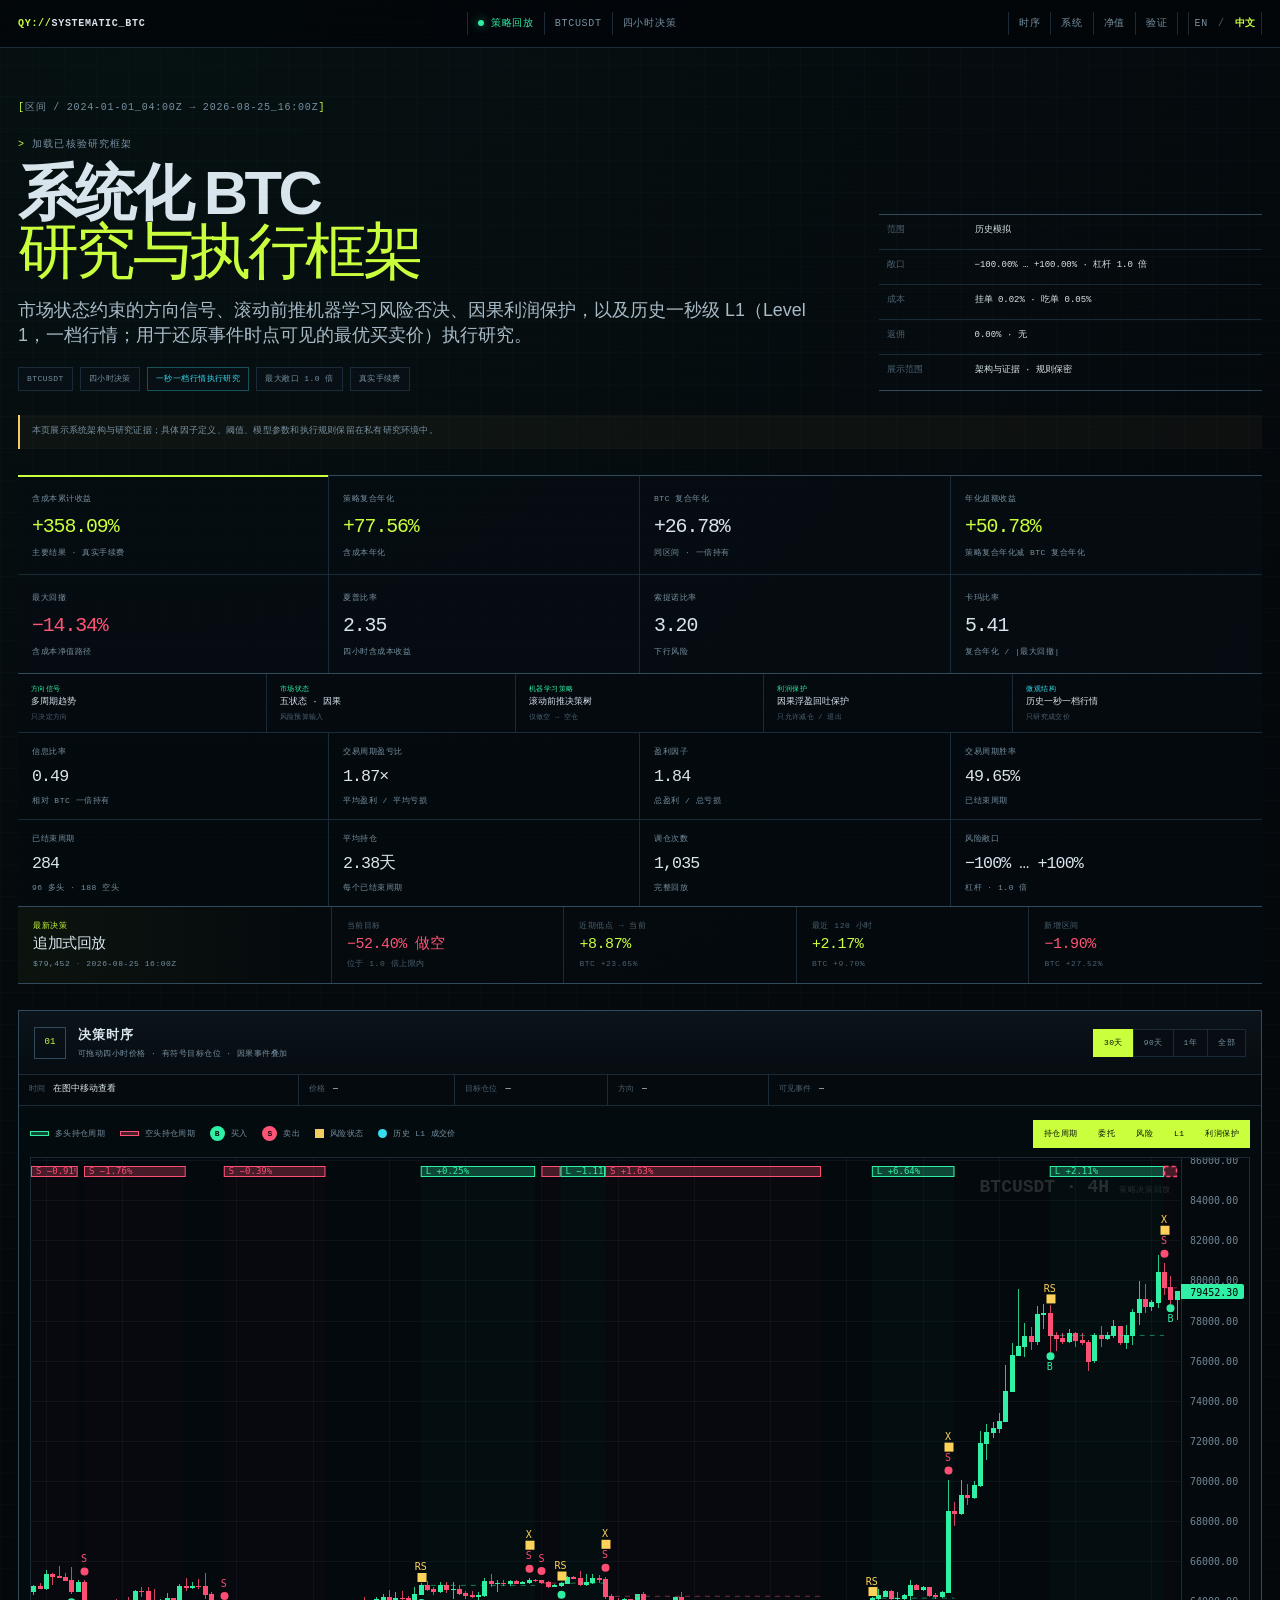
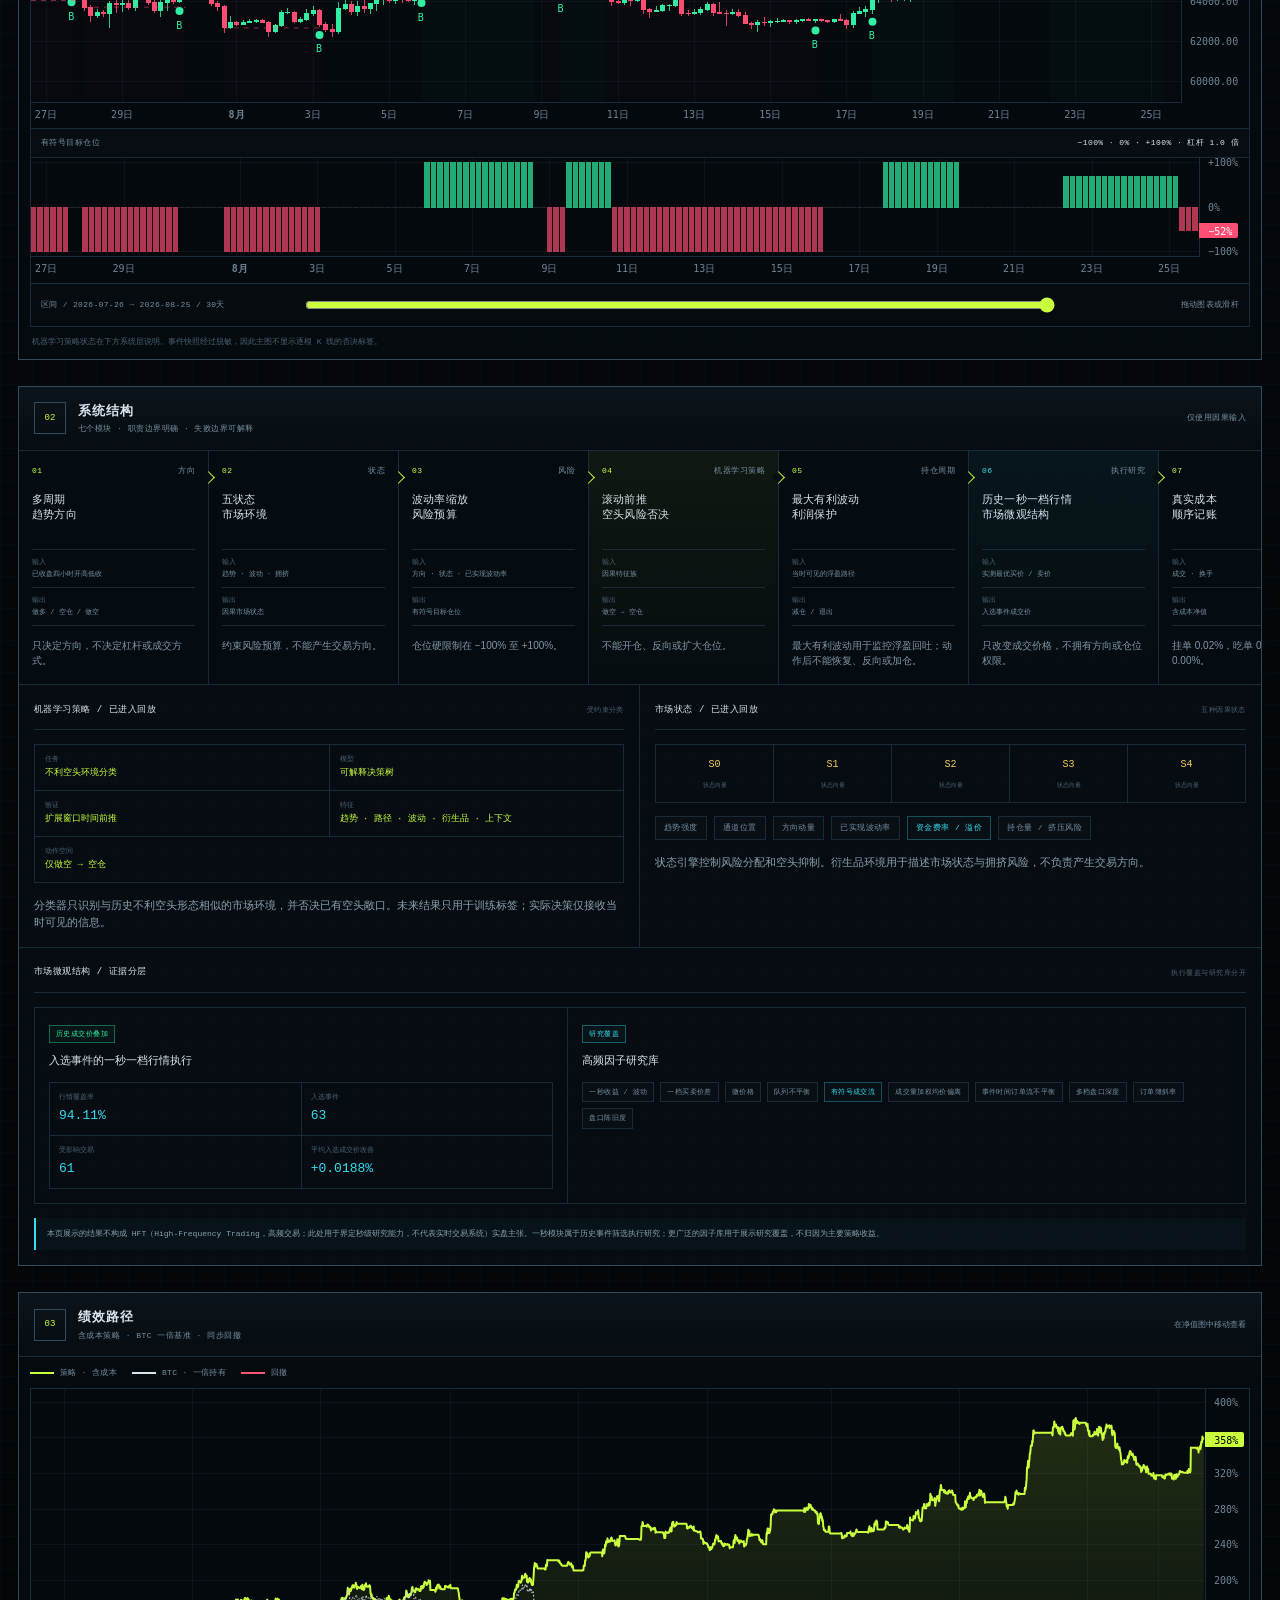
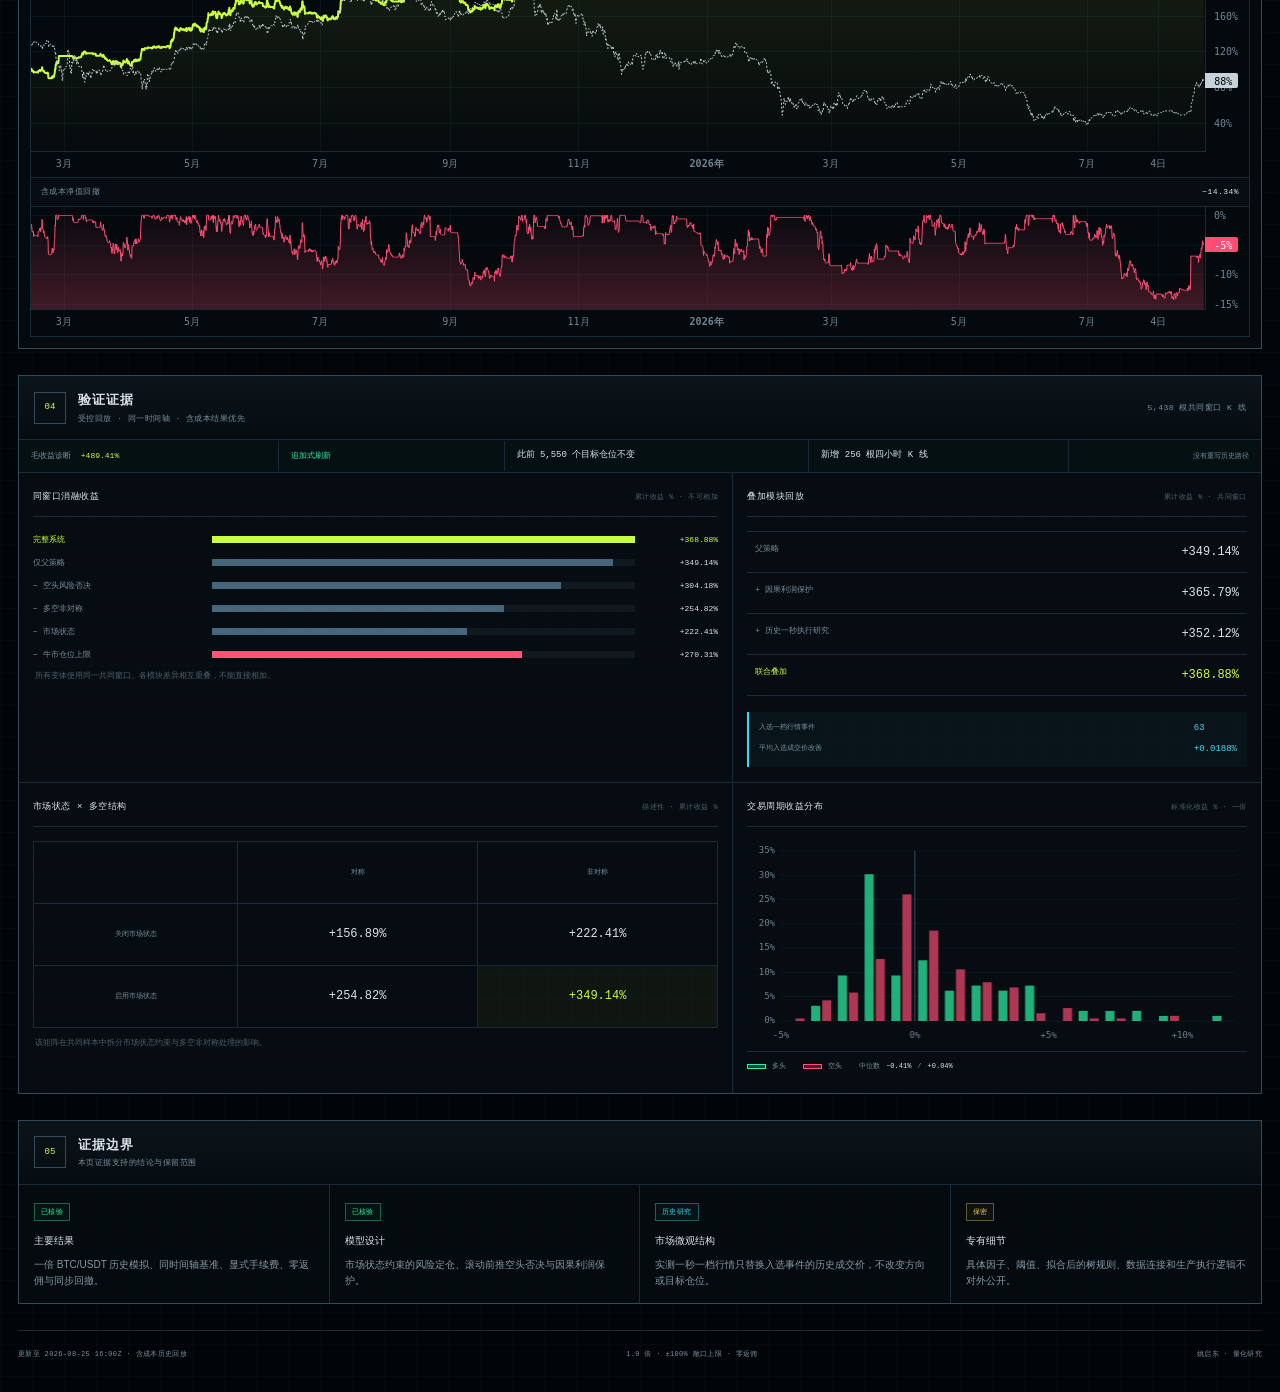
==== commit 679a5fa6: "Clarify strategy replay ownership" ====
--- a/index.zh-CN.html
+++ b/index.zh-CN.html
@@ -8,7 +8,7 @@
   <meta property="og:type" content="website">
   <meta property="og:title" content="系统化 BTC 研究与执行框架">
   <meta property="og:description" content="可拖动的一倍 BTC 策略回放，展示风险指标、模型结构、时序决策与受控验证证据。">
-  <meta property="og:image" content="https://chandleryao720.github.io/btc-asymmetric-trend-research/assets/preview.png?v=20260826h">
+  <meta property="og:image" content="https://chandleryao720.github.io/btc-asymmetric-trend-research/assets/preview.png?v=20260826i">
   <meta name="twitter:card" content="summary_large_image">
   <title>系统化 BTC 研究与执行框架</title>
   <link rel="canonical" href="https://chandleryao720.github.io/btc-asymmetric-trend-research/index.zh-CN.html">
@@ -21,7 +21,7 @@
   <header class="command-bar">
     <a class="command-brand" href="#top" aria-label="返回顶部"><span>QY://</span>SYSTEMATIC_BTC</a>
     <div class="command-state" aria-label="研究回放状态">
-      <span class="state-live"><i></i>公开回放</span>
+      <span class="state-live"><i></i>策略回放</span>
       <span>BTCUSDT</span>
       <span>四小时决策</span>
       <span>一秒执行研究</span>
@@ -56,15 +56,15 @@
             <span>真实手续费</span>
           </div>
         </div>
-        <aside class="build-note" aria-label="公开回放口径">
+        <aside class="build-note" aria-label="策略回放口径">
           <span>范围</span><strong>历史模拟</strong>
           <span>敞口</span><strong>−100.00% … +100.00% · 杠杆 1.0 倍</strong>
           <span>成本</span><strong>挂单 0.02% · 吃单 0.05%</strong>
           <span>返佣</span><strong>0.00% · 无</strong>
-          <span>公开范围</span><strong>架构与证据公开 · 规则保密</strong>
+          <span>展示范围</span><strong>架构与证据 · 规则保密</strong>
         </aside>
       </div>
-      <p class="evidence-boundary">公开内容覆盖系统架构与研究证据；具体因子定义、阈值、模型参数和执行规则保留在私有研究环境中。</p>
+      <p class="evidence-boundary">本页展示系统架构与研究证据；具体因子定义、阈值、模型参数和执行规则保留在私有研究环境中。</p>
     </section>
 
     <section class="metric-strip metric-strip-primary shell" aria-label="主要绩效概览">
@@ -151,7 +151,7 @@
         </div>
 
         <div class="price-stage">
-          <div class="chart-watermark" aria-hidden="true"><span>BTCUSDT · 4H</span><small>公开研究回放</small></div>
+          <div class="chart-watermark" aria-hidden="true"><span>BTCUSDT · 4H</span><small>策略决策回放</small></div>
           <div id="priceChart" class="price-chart" aria-label="带策略事件的交互式 BTC K 线图"></div>
           <canvas id="lifecycleOverlay" aria-hidden="true"></canvas>
         </div>
@@ -164,7 +164,7 @@
           <input id="tapePan" type="range" min="0" max="1000" step="1" value="1000" aria-label="沿历史时间轴移动可见窗口">
           <span>拖动图表或滑杆</span>
         </div>
-        <p class="chart-footnote">机器学习策略状态在下方系统层说明。公开事件快照经过脱敏，因此主图不显示逐根 K 线的否决标签。</p>
+        <p class="chart-footnote">机器学习策略状态在下方系统层说明。事件快照经过脱敏，因此主图不显示逐根 K 线的否决标签。</p>
       </div>
     </section>
 
@@ -271,7 +271,7 @@
               </div>
             </section>
           </div>
-          <p class="boundary-note">公开结果不构成 HFT（High-Frequency Trading，高频交易；此处用于界定秒级研究能力，不代表实时交易系统）实盘主张。一秒模块属于历史事件筛选执行研究；更广泛的因子库用于展示研究覆盖，不归因为主要策略收益。</p>
+          <p class="boundary-note">本页展示的结果不构成 HFT（High-Frequency Trading，高频交易；此处用于界定秒级研究能力，不代表实时交易系统）实盘主张。一秒模块属于历史事件筛选执行研究；更广泛的因子库用于展示研究覆盖，不归因为主要策略收益。</p>
         </article>
       </div>
     </section>
@@ -356,7 +356,7 @@
       <header class="section-head">
         <div class="console-title">
           <span class="console-index">05</span>
-          <div><h2>证据边界</h2><p>公开制品支持的结论与保留范围</p></div>
+          <div><h2>证据边界</h2><p>本页证据支持的结论与保留范围</p></div>
         </div>
       </header>
       <div class="evidence-grid">
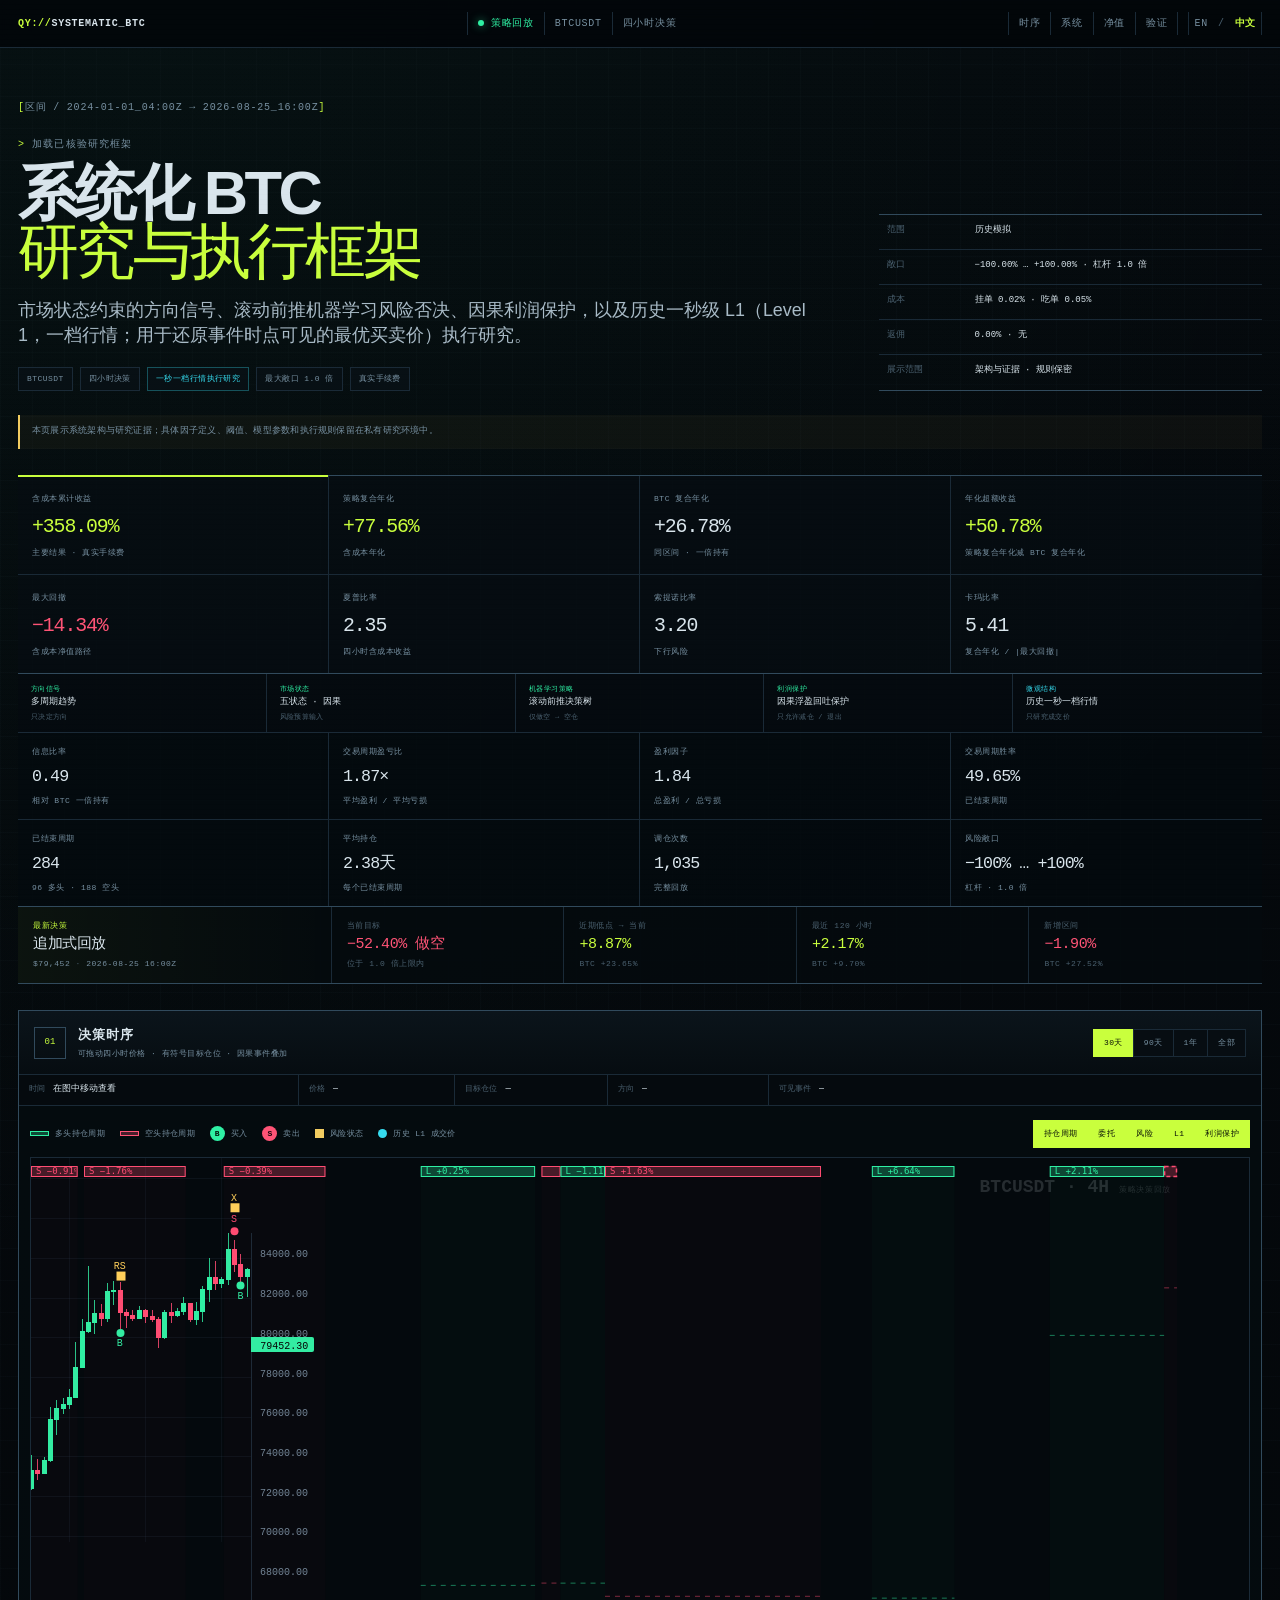
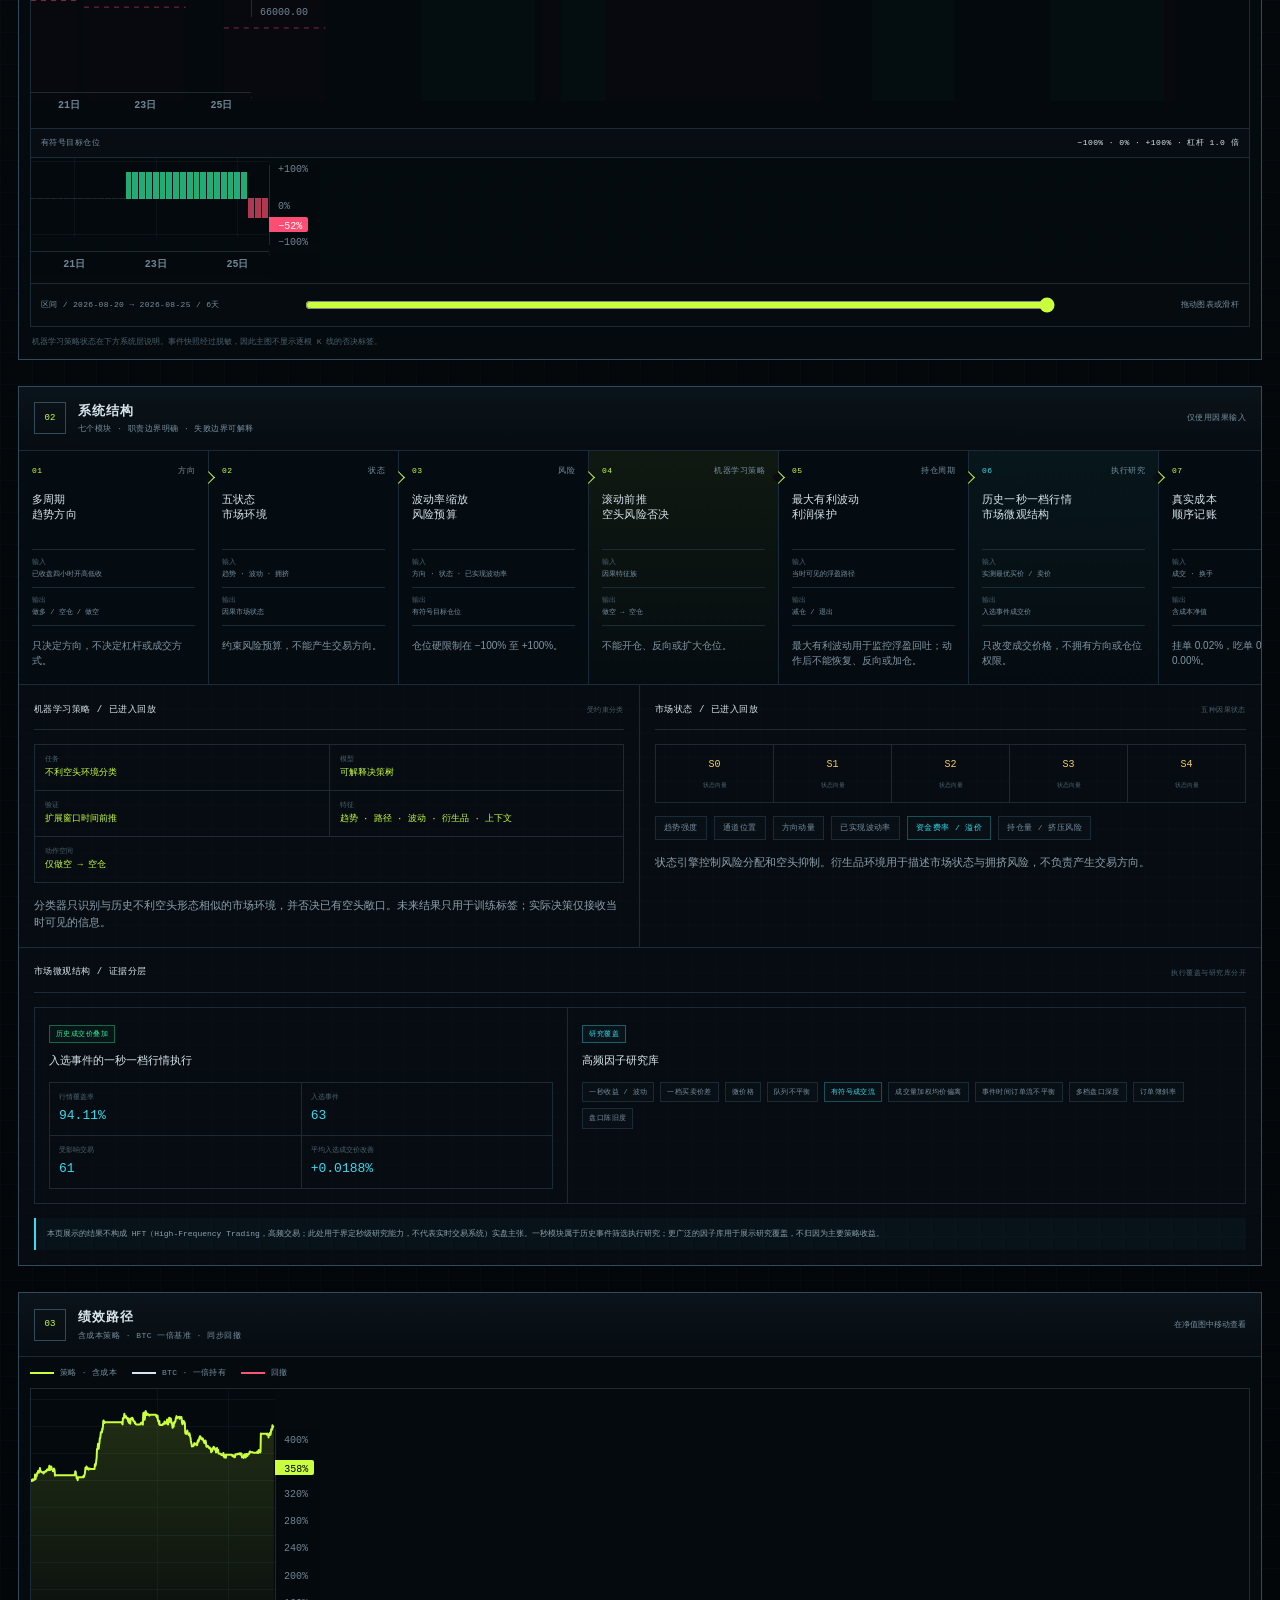
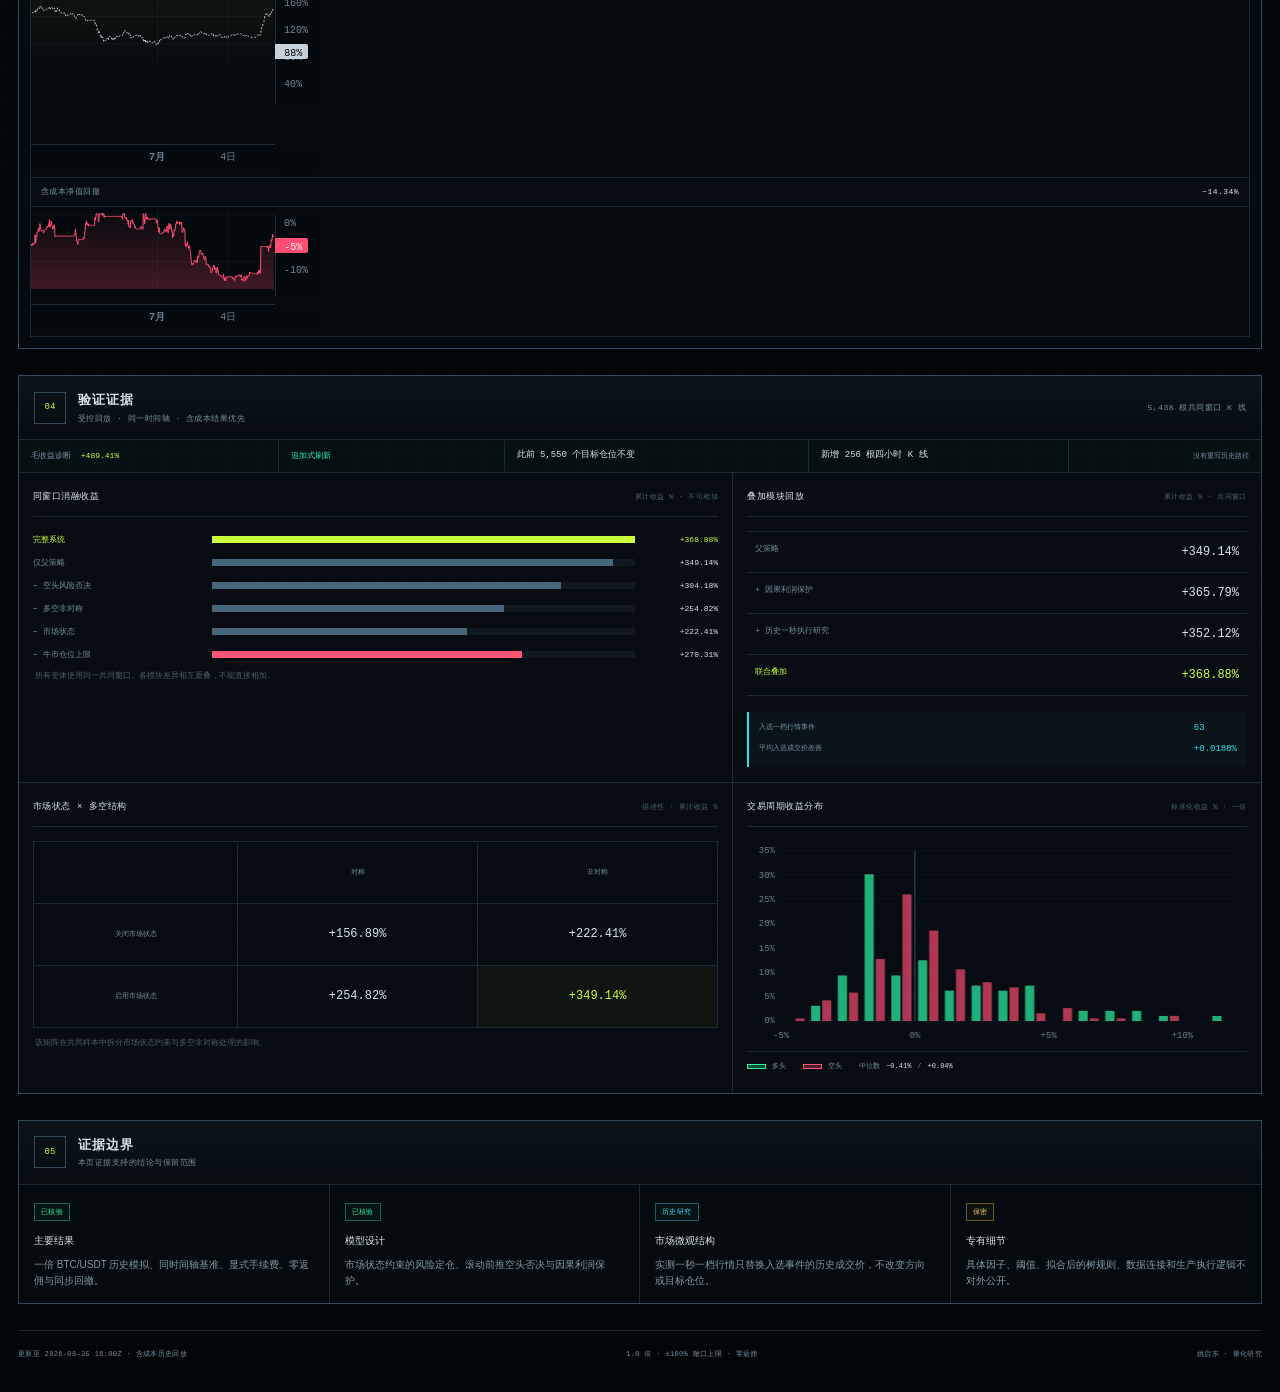
==== commit ae69f133: "Version language switch links" ====
--- a/index.zh-CN.html
+++ b/index.zh-CN.html
@@ -35,7 +35,7 @@
         <a href="#validation">验证</a>
       </nav>
       <div class="language-switch" aria-label="选择语言">
-        <a href="index.html" lang="en" hreflang="en">EN</a><span>/</span><strong aria-current="page">中文</strong>
+        <a href="index.html?v=20260826i" lang="en" hreflang="en">EN</a><span>/</span><strong aria-current="page">中文</strong>
       </div>
     </div>
   </header>
